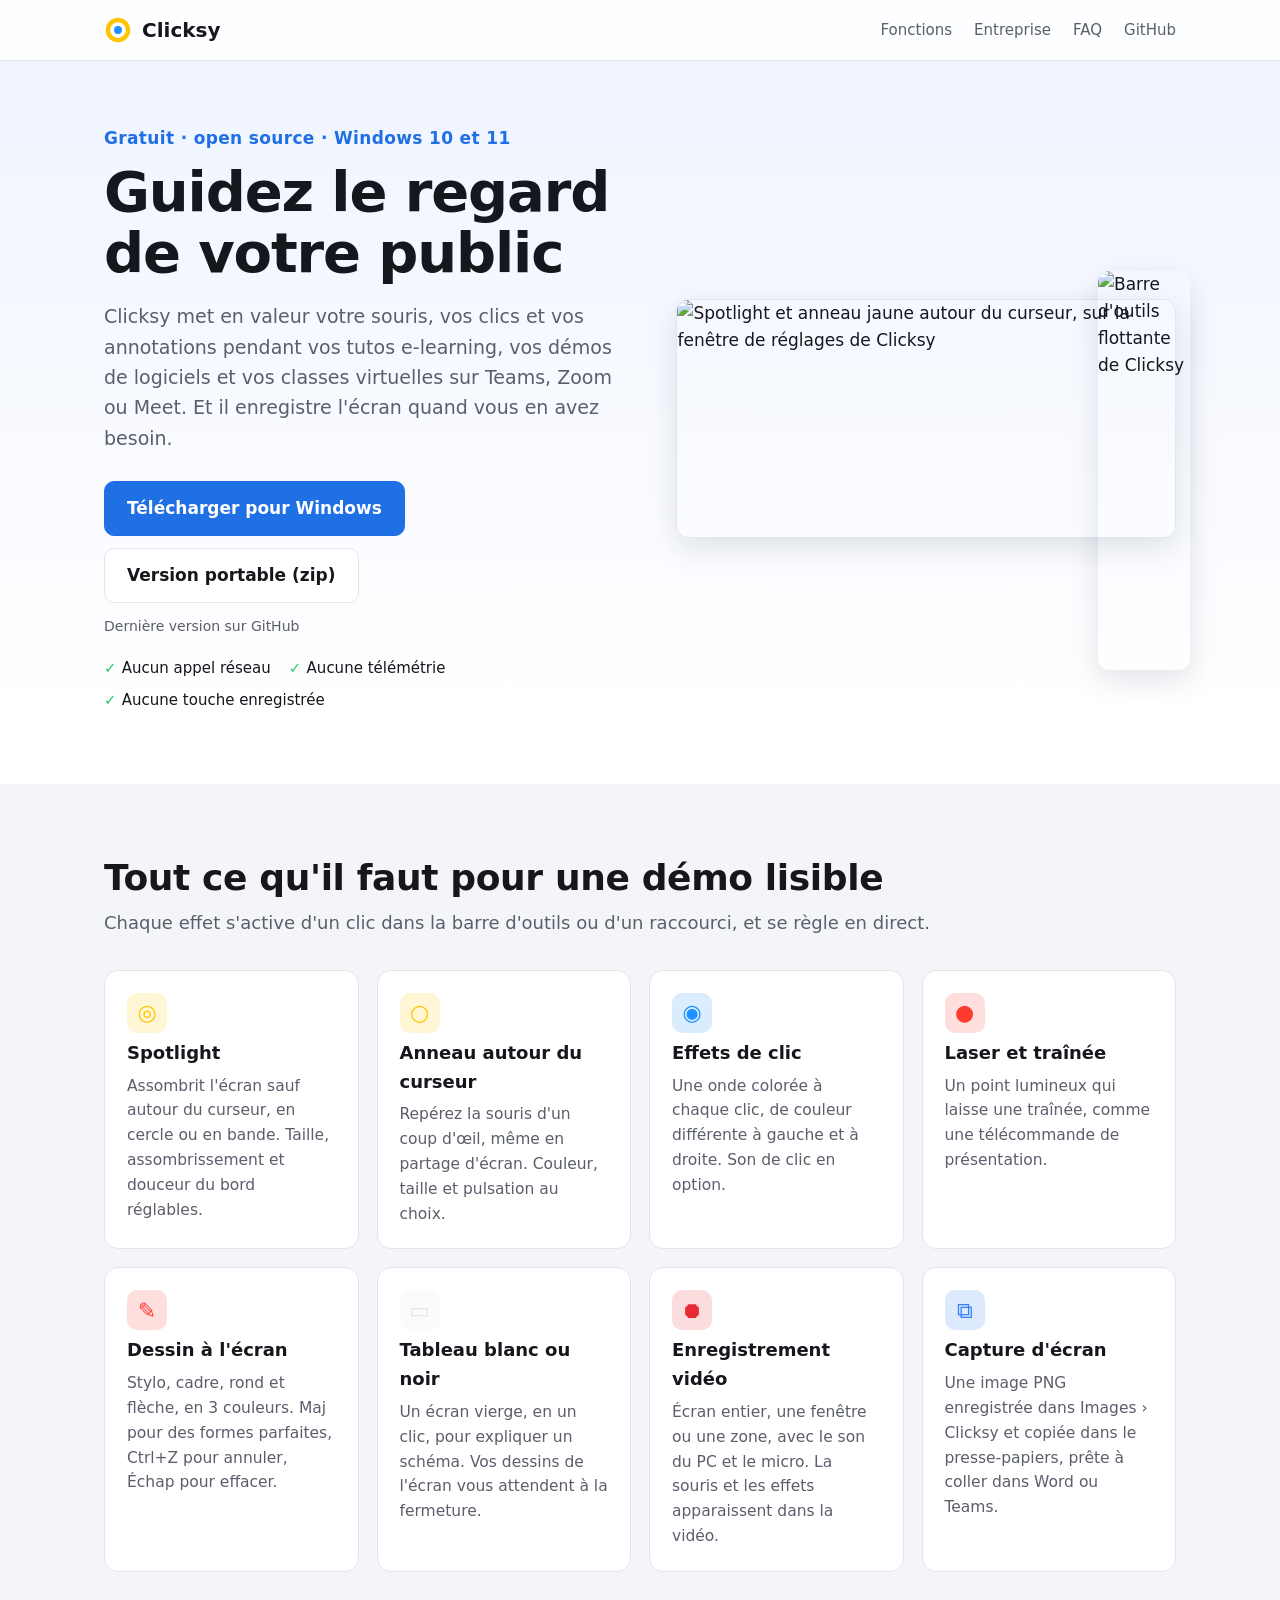
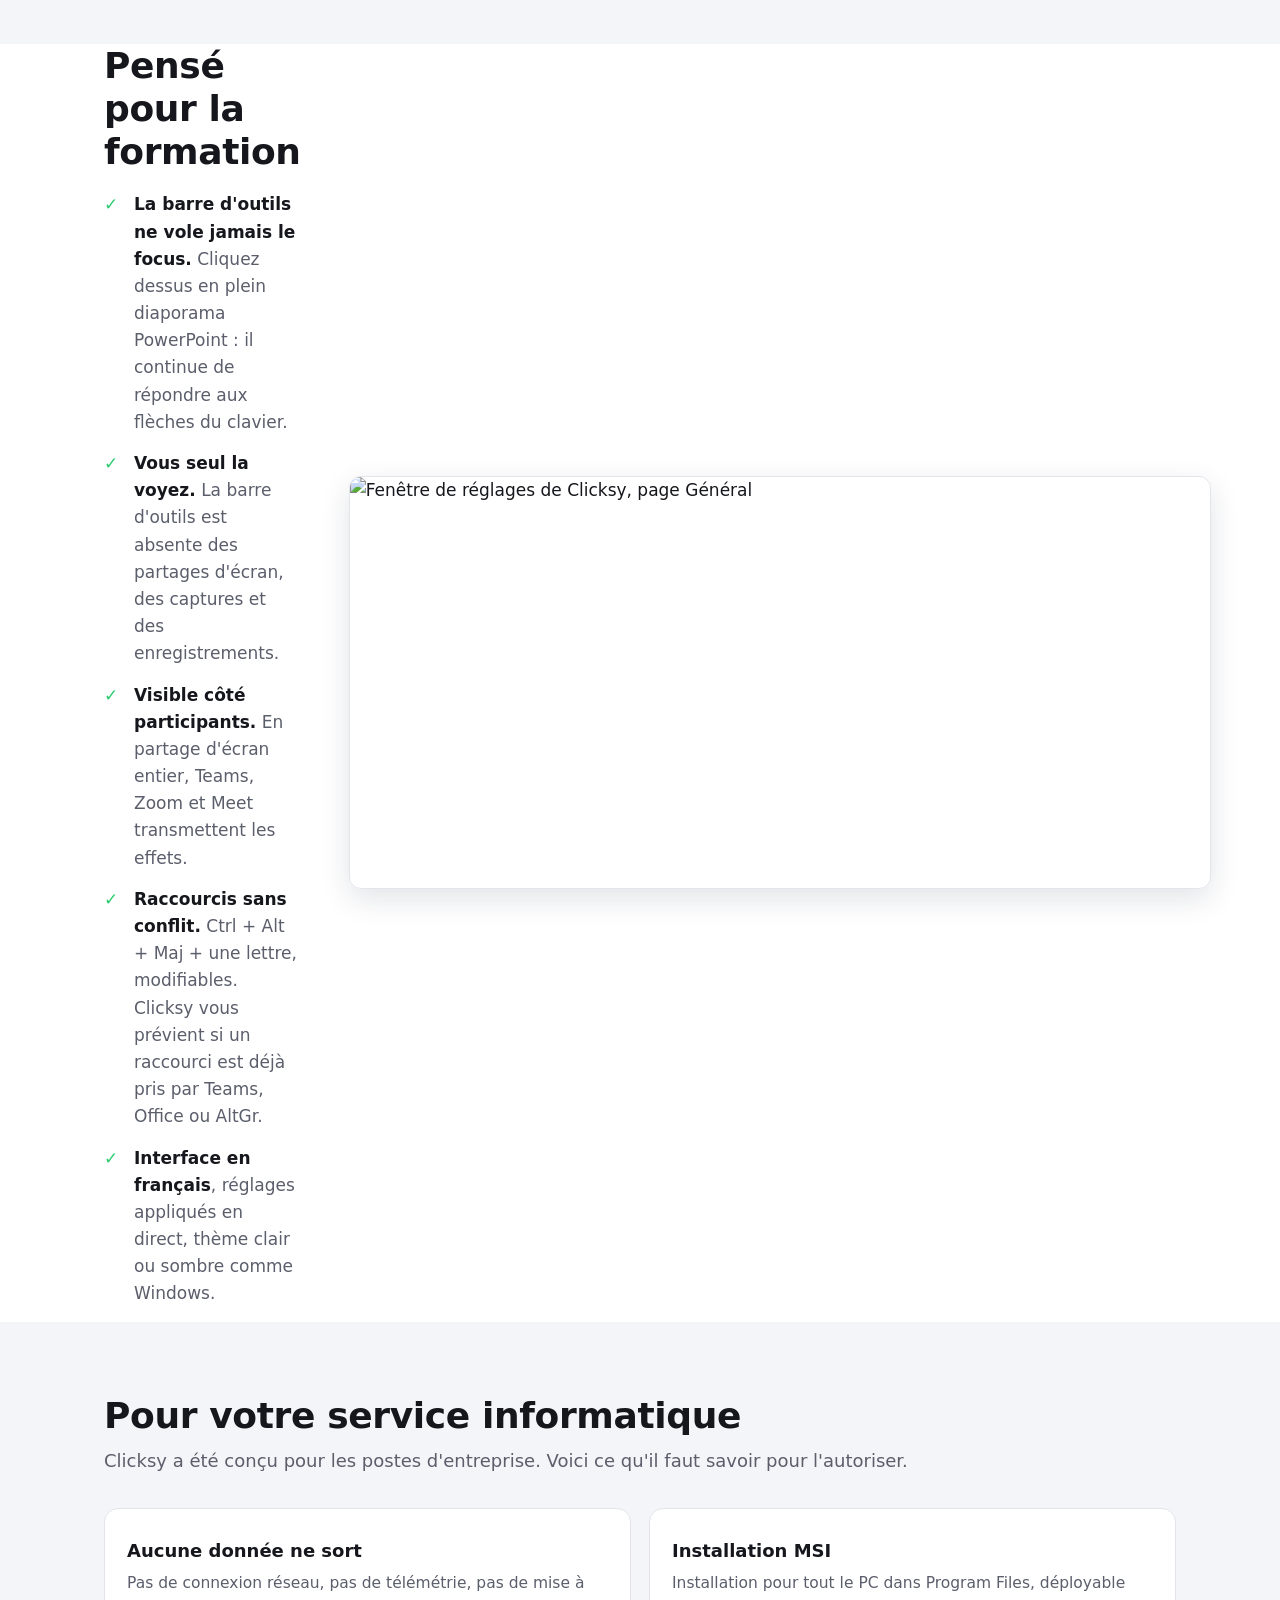
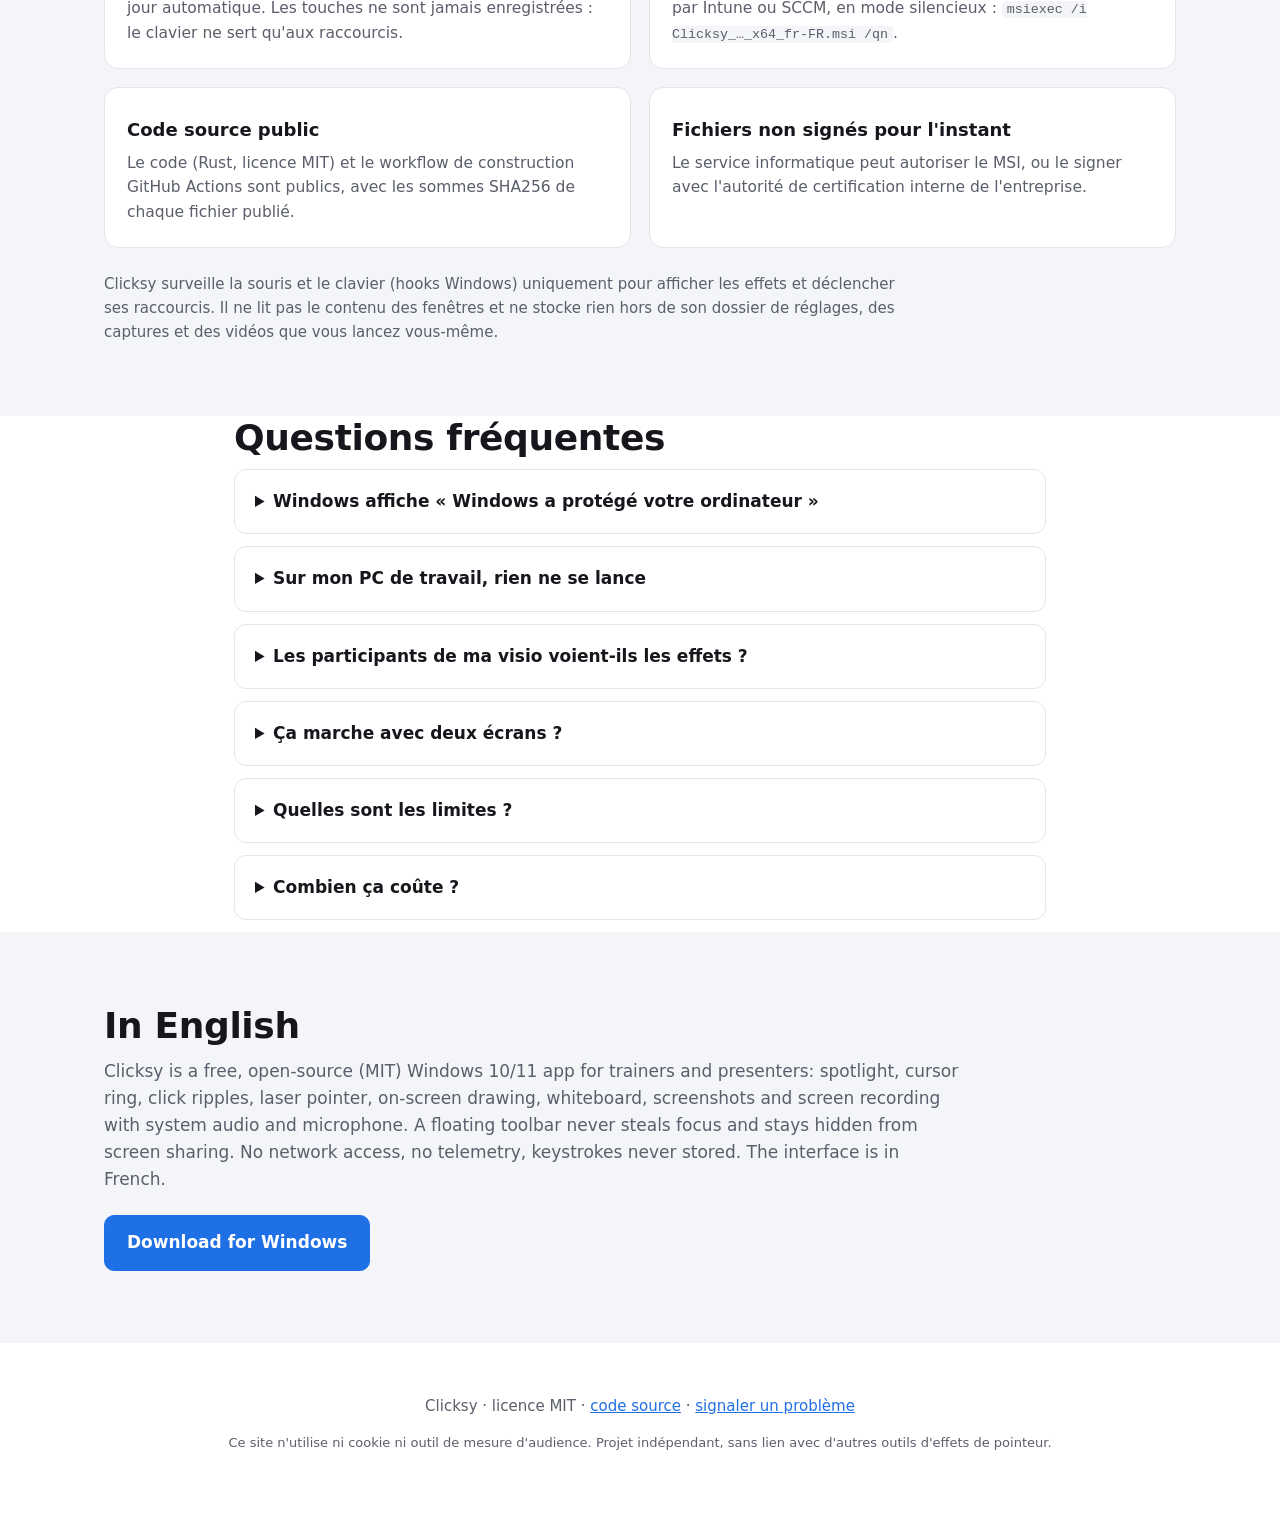
==== site/index.html @ 993cf858 "Site web (GitHub Pages) : page d'accueil en français, section entreprise, FAQ, résumé en anglais Pag" ====
<!doctype html>
<html lang="fr">
<head>
  <meta charset="utf-8">
  <meta name="viewport" content="width=device-width, initial-scale=1">
  <title>Clicksy – Effets de pointeur et enregistrement d'écran pour formateurs</title>
  <meta name="description" content="Clicksy est une application Windows gratuite et open source pour formateurs : spotlight, anneau autour du curseur, effets de clic, pointeur laser, dessin à l'écran, tableau blanc et enregistrement vidéo. Sans réseau ni télémétrie.">
  <link rel="icon" href="images/icon.png">
  <meta property="og:type" content="website">
  <meta property="og:title" content="Clicksy – Effets de pointeur pour formateurs">
  <meta property="og:description" content="Spotlight, anneau, clics, laser, dessin à l'écran, tableau blanc et enregistrement vidéo. Gratuit, open source, sans réseau ni télémétrie.">
  <meta property="og:image" content="https://fr-groot.github.io/clicksy/images/social-preview.png">
  <meta property="og:url" content="https://fr-groot.github.io/clicksy/">
  <meta name="twitter:card" content="summary_large_image">
  <link rel="stylesheet" href="style.css">
</head>
<body>
  <header class="top">
    <div class="wrap top-inner">
      <a class="brand" href="#">
        <svg viewBox="0 0 32 32" aria-hidden="true"><circle cx="16" cy="16" r="11.5" fill="none" stroke="#FFC400" stroke-width="5"/><circle cx="16" cy="16" r="4.5" fill="#1E90FF"/></svg>
        Clicksy
      </a>
      <nav>
        <a href="#fonctions">Fonctions</a>
        <a href="#entreprise">Entreprise</a>
        <a href="#faq">FAQ</a>
        <a href="https://github.com/Fr-Groot/clicksy">GitHub</a>
      </nav>
    </div>
  </header>

  <main>
    <section class="hero wrap">
      <div class="hero-text">
        <p class="kicker">Gratuit · open source · Windows 10 et 11</p>
        <h1>Guidez le regard de votre public</h1>
        <p class="lead">Clicksy met en valeur votre souris, vos clics et vos annotations pendant vos tutos e-learning, vos démos de logiciels et vos classes virtuelles sur Teams, Zoom ou Meet. Et il enregistre l'écran quand vous en avez besoin.</p>
        <div class="cta">
          <a class="btn primary" id="dl-msi" href="https://github.com/Fr-Groot/clicksy/releases/latest">Télécharger pour Windows</a>
          <a class="btn" id="dl-zip" href="https://github.com/Fr-Groot/clicksy/releases/latest">Version portable (zip)</a>
        </div>
        <p class="meta" id="version">Dernière version sur GitHub</p>
        <ul class="promise">
          <li>Aucun appel réseau</li>
          <li>Aucune télémétrie</li>
          <li>Aucune touche enregistrée</li>
        </ul>
      </div>
      <div class="hero-shots">
        <img class="shot main" src="images/spotlight.png" alt="Spotlight et anneau jaune autour du curseur, sur la fenêtre de réglages de Clicksy" width="862" height="412">
        <img class="shot bar" src="images/barre-outils.png" alt="Barre d'outils flottante de Clicksy" width="112" height="486">
      </div>
    </section>

    <section id="fonctions" class="band">
      <div class="wrap">
        <h2>Tout ce qu'il faut pour une démo lisible</h2>
        <p class="sub">Chaque effet s'active d'un clic dans la barre d'outils ou d'un raccourci, et se règle en direct.</p>
        <div class="grid">
          <article><span class="ico" style="--c:#FFC400">◎</span><h3>Spotlight</h3><p>Assombrit l'écran sauf autour du curseur, en cercle ou en bande. Taille, assombrissement et douceur du bord réglables.</p></article>
          <article><span class="ico" style="--c:#FFC400">○</span><h3>Anneau autour du curseur</h3><p>Repérez la souris d'un coup d'œil, même en partage d'écran. Couleur, taille et pulsation au choix.</p></article>
          <article><span class="ico" style="--c:#1E90FF">◉</span><h3>Effets de clic</h3><p>Une onde colorée à chaque clic, de couleur différente à gauche et à droite. Son de clic en option.</p></article>
          <article><span class="ico" style="--c:#FF3B30">●</span><h3>Laser et traînée</h3><p>Un point lumineux qui laisse une traînée, comme une télécommande de présentation.</p></article>
          <article><span class="ico" style="--c:#FF3B30">✎</span><h3>Dessin à l'écran</h3><p>Stylo, cadre, rond et flèche, en 3 couleurs. Maj pour des formes parfaites, Ctrl+Z pour annuler, Échap pour effacer.</p></article>
          <article><span class="ico" style="--c:#e6e6e6">▭</span><h3>Tableau blanc ou noir</h3><p>Un écran vierge, en un clic, pour expliquer un schéma. Vos dessins de l'écran vous attendent à la fermeture.</p></article>
          <article><span class="ico" style="--c:#E52B35">⏺</span><h3>Enregistrement vidéo</h3><p>Écran entier, une fenêtre ou une zone, avec le son du PC et le micro. La souris et les effets apparaissent dans la vidéo.</p></article>
          <article><span class="ico" style="--c:#2f7cf6">⧉</span><h3>Capture d'écran</h3><p>Une image PNG enregistrée dans Images › Clicksy et copiée dans le presse-papiers, prête à coller dans Word ou Teams.</p></article>
        </div>
      </div>
    </section>

    <section class="wrap split">
      <div>
        <h2>Pensé pour la formation</h2>
        <ul class="checks">
          <li><strong>La barre d'outils ne vole jamais le focus.</strong> Cliquez dessus en plein diaporama PowerPoint : il continue de répondre aux flèches du clavier.</li>
          <li><strong>Vous seul la voyez.</strong> La barre d'outils est absente des partages d'écran, des captures et des enregistrements.</li>
          <li><strong>Visible côté participants.</strong> En partage d'écran entier, Teams, Zoom et Meet transmettent les effets.</li>
          <li><strong>Raccourcis sans conflit.</strong> Ctrl + Alt + Maj + une lettre, modifiables. Clicksy vous prévient si un raccourci est déjà pris par Teams, Office ou AltGr.</li>
          <li><strong>Interface en français</strong>, réglages appliqués en direct, thème clair ou sombre comme Windows.</li>
        </ul>
      </div>
      <img class="shot" src="images/reglages.png" alt="Fenêtre de réglages de Clicksy, page Général" width="862" height="412" loading="lazy">
    </section>

    <section id="entreprise" class="band">
      <div class="wrap">
        <h2>Pour votre service informatique</h2>
        <p class="sub">Clicksy a été conçu pour les postes d'entreprise. Voici ce qu'il faut savoir pour l'autoriser.</p>
        <div class="grid two">
          <article><h3>Aucune donnée ne sort</h3><p>Pas de connexion réseau, pas de télémétrie, pas de mise à jour automatique. Les touches ne sont jamais enregistrées : le clavier ne sert qu'aux raccourcis.</p></article>
          <article><h3>Installation MSI</h3><p>Installation pour tout le PC dans Program Files, déployable par Intune ou SCCM, en mode silencieux : <code>msiexec /i Clicksy_…_x64_fr-FR.msi /qn</code>.</p></article>
          <article><h3>Code source public</h3><p>Le code (Rust, licence MIT) et le workflow de construction GitHub Actions sont publics, avec les sommes SHA256 de chaque fichier publié.</p></article>
          <article><h3>Fichiers non signés pour l'instant</h3><p>Le service informatique peut autoriser le MSI, ou le signer avec l'autorité de certification interne de l'entreprise.</p></article>
        </div>
        <p class="note">Clicksy surveille la souris et le clavier (hooks Windows) uniquement pour afficher les effets et déclencher ses raccourcis. Il ne lit pas le contenu des fenêtres et ne stocke rien hors de son dossier de réglages, des captures et des vidéos que vous lancez vous-même.</p>
      </div>
    </section>

    <section id="faq" class="wrap faq">
      <h2>Questions fréquentes</h2>
      <details>
        <summary>Windows affiche « Windows a protégé votre ordinateur »</summary>
        <p>C'est l'avertissement SmartScreen pour les programmes non signés. Cliquez sur <em>Informations complémentaires</em>, puis <em>Exécuter quand même</em>.</p>
      </details>
      <details>
        <summary>Sur mon PC de travail, rien ne se lance</summary>
        <p>Beaucoup d'entreprises bloquent les programmes lancés depuis le Bureau ou une clé USB. Demandez à votre service informatique d'installer le MSI ou de l'autoriser : la section « Pour votre service informatique » ci-dessus résume ce qu'il doit savoir.</p>
      </details>
      <details>
        <summary>Les participants de ma visio voient-ils les effets ?</summary>
        <p>Oui, si vous partagez l'écran entier. Si vous ne partagez qu'une seule fenêtre, Teams, Zoom et Meet ne transmettent que cette fenêtre, sans les effets.</p>
      </details>
      <details>
        <summary>Ça marche avec deux écrans ?</summary>
        <p>Oui. Clicksy crée une surcouche par écran et adapte la taille des effets à l'échelle de chacun (100 %, 150 %…).</p>
      </details>
      <details>
        <summary>Quelles sont les limites ?</summary>
        <p>Dans une application lancée en administrateur, les clics et raccourcis ne sont pas vus. Les écrans de sécurité (UAC, Ctrl+Alt+Suppr) et les jeux en plein écran exclusif ne peuvent pas afficher d'effets. Les vidéos protégées apparaissent en noir dans un enregistrement.</p>
      </details>
      <details>
        <summary>Combien ça coûte ?</summary>
        <p>Rien. Clicksy est gratuit et open source, sous licence MIT. Les idées et les signalements de bugs sont les bienvenus sur <a href="https://github.com/Fr-Groot/clicksy/issues">GitHub</a>.</p>
      </details>
    </section>

    <section class="band en" lang="en">
      <div class="wrap">
        <h2>In English</h2>
        <p>Clicksy is a free, open-source (MIT) Windows 10/11 app for trainers and presenters: spotlight, cursor ring, click ripples, laser pointer, on-screen drawing, whiteboard, screenshots and screen recording with system audio and microphone. A floating toolbar never steals focus and stays hidden from screen sharing. No network access, no telemetry, keystrokes never stored. The interface is in French.</p>
        <a class="btn primary" href="https://github.com/Fr-Groot/clicksy/releases/latest">Download for Windows</a>
      </div>
    </section>
  </main>

  <footer class="wrap foot">
    <p>Clicksy · licence MIT · <a href="https://github.com/Fr-Groot/clicksy">code source</a> · <a href="https://github.com/Fr-Groot/clicksy/issues">signaler un problème</a></p>
    <p class="small">Ce site n'utilise ni cookie ni outil de mesure d'audience. Projet indépendant, sans lien avec d'autres outils d'effets de pointeur.</p>
  </footer>

  <script>
    // Liens directs vers les fichiers de la dernière version (repli : la page des releases).
    fetch("https://api.github.com/repos/Fr-Groot/clicksy/releases/latest")
      .then((r) => (r.ok ? r.json() : Promise.reject()))
      .then((rel) => {
        const find = (ext) => (rel.assets || []).find((a) => a.name.endsWith(ext));
        const msi = find(".msi");
        const zip = find(".zip");
        if (msi) document.getElementById("dl-msi").href = msi.browser_download_url;
        if (zip) document.getElementById("dl-zip").href = zip.browser_download_url;
        const date = new Date(rel.published_at).toLocaleDateString("fr-FR", { day: "numeric", month: "long", year: "numeric" });
        document.getElementById("version").textContent = `Version ${rel.tag_name.replace(/^v/, "")} · ${date} · MSI ou zip portable`;
      })
      .catch(() => {});
  </script>
</body>
</html>
---- site/style.css ----
:root {
  --bg: #ffffff;
  --band: #f4f5f8;
  --card: #ffffff;
  --border: #e3e5eb;
  --text: #16171c;
  --muted: #5b5e6b;
  --accent: #1f6fe5;
  --accent-text: #ffffff;
  --hero-from: #eef3ff;
  --shadow: 0 10px 30px rgba(20, 30, 60, 0.12);
  color-scheme: light;
}

@media (prefers-color-scheme: dark) {
  :root {
    --bg: #131418;
    --band: #1a1c22;
    --card: #20232b;
    --border: #2d313b;
    --text: #eceef3;
    --muted: #a3a7b4;
    --accent: #4c9bff;
    --accent-text: #0b1220;
    --hero-from: #18213a;
    --shadow: 0 10px 30px rgba(0, 0, 0, 0.45);
    color-scheme: dark;
  }
}

* { box-sizing: border-box; }
html { scroll-behavior: smooth; }
body {
  margin: 0;
  background: linear-gradient(180deg, var(--hero-from) 0, var(--bg) 720px) no-repeat, var(--bg);
  color: var(--text);
  font: 17px/1.6 "Segoe UI Variable Text", "Segoe UI", system-ui, -apple-system, sans-serif;
}
img { max-width: 100%; height: auto; }
a { color: var(--accent); }
code { font: 0.86em "Cascadia Mono", Consolas, monospace; background: var(--band); padding: 1px 5px; border-radius: 4px; overflow-wrap: anywhere; }

.wrap { max-width: 1120px; margin: 0 auto; padding: 0 24px; }

/* ---------- En-tête ---------- */
.top { position: sticky; top: 0; z-index: 10; background: color-mix(in srgb, var(--bg) 88%, transparent); backdrop-filter: blur(10px); border-bottom: 1px solid var(--border); }
.top-inner { display: flex; align-items: center; justify-content: space-between; height: 60px; }
.brand { display: flex; align-items: center; gap: 10px; font-weight: 700; font-size: 20px; color: var(--text); text-decoration: none; }
.brand svg { width: 28px; height: 28px; }
nav { display: flex; gap: 22px; }
nav a { color: var(--muted); text-decoration: none; font-size: 15px; }
nav a:hover { color: var(--text); }

/* ---------- Accroche ---------- */
.hero { display: grid; grid-template-columns: 1.05fr 1fr; gap: 48px; align-items: center; padding-top: 64px; padding-bottom: 72px; }
.kicker { color: var(--accent); font-weight: 600; letter-spacing: 0.02em; margin: 0 0 10px; }
h1 { font: 700 clamp(36px, 5vw, 56px)/1.08 "Segoe UI Variable Display", "Segoe UI", system-ui, sans-serif; margin: 0 0 18px; letter-spacing: -0.02em; }
.lead { font-size: 19px; color: var(--muted); margin: 0 0 28px; }
.cta { display: flex; flex-wrap: wrap; gap: 12px; }
.btn { display: inline-block; padding: 13px 22px; border-radius: 10px; border: 1px solid var(--border); background: var(--card); color: var(--text); text-decoration: none; font-weight: 600; }
.btn:hover { border-color: var(--accent); }
.btn.primary { background: var(--accent); border-color: var(--accent); color: var(--accent-text); }
.btn.primary:hover { filter: brightness(1.08); }
.meta { color: var(--muted); font-size: 14px; margin: 12px 0 18px; }
.promise { display: flex; flex-wrap: wrap; gap: 8px 18px; list-style: none; padding: 0; margin: 0; font-size: 15px; }
.promise li::before { content: "✓ "; color: #2ecc71; font-weight: 700; }

.hero-shots { position: relative; }
.shot { border-radius: 12px; box-shadow: var(--shadow); border: 1px solid var(--border); display: block; }
.hero-shots .main { width: 100%; }
.hero-shots .bar { position: absolute; right: -14px; top: -28px; width: 92px; border: none; border-radius: 12px; }

/* ---------- Sections ---------- */
section { padding: 72px 0; }
.band { background: var(--band); }
h2 { font: 700 clamp(26px, 3.4vw, 36px)/1.2 "Segoe UI Variable Display", "Segoe UI", system-ui, sans-serif; margin: 0 0 10px; letter-spacing: -0.01em; }
.sub { color: var(--muted); margin: 0 0 32px; font-size: 18px; }
.grid { display: grid; grid-template-columns: repeat(4, 1fr); gap: 18px; }
.grid.two { grid-template-columns: repeat(2, 1fr); }
.grid article { background: var(--card); border: 1px solid var(--border); border-radius: 14px; padding: 22px; }
.grid h3 { margin: 6px 0 6px; font-size: 18px; }
.grid p { margin: 0; color: var(--muted); font-size: 15.5px; }
.ico { display: inline-grid; place-items: center; width: 40px; height: 40px; border-radius: 10px; font-size: 22px; color: var(--c); background: color-mix(in srgb, var(--c) 16%, transparent); }
.note { color: var(--muted); font-size: 15px; margin: 24px 0 0; max-width: 820px; }

.split { display: grid; grid-template-columns: 1fr 1.1fr; gap: 48px; align-items: center; }
.checks { list-style: none; padding: 0; margin: 18px 0 0; }
.checks li { position: relative; padding-left: 30px; margin-bottom: 14px; color: var(--muted); }
.checks li strong { color: var(--text); }
.checks li::before { content: "✓"; position: absolute; left: 0; top: 0; color: #2ecc71; font-weight: 700; }

.faq { max-width: 860px; }
.faq details { border: 1px solid var(--border); border-radius: 12px; padding: 4px 20px; margin-bottom: 12px; background: var(--card); }
.faq summary { cursor: pointer; font-weight: 600; padding: 14px 0; }
.faq details p { color: var(--muted); margin: 0 0 16px; }

.en p { max-width: 860px; color: var(--muted); margin: 0 0 22px; }

.foot { padding: 36px 24px 48px; color: var(--muted); font-size: 15px; text-align: center; }
.foot .small { font-size: 13px; }

/* ---------- Petits écrans ---------- */
@media (max-width: 960px) {
  .grid { grid-template-columns: repeat(2, 1fr); }
  .hero, .split { grid-template-columns: 1fr; gap: 36px; }
  .hero-shots .bar { right: 6px; top: -18px; width: 70px; }
}
@media (max-width: 560px) {
  body { font-size: 16px; }
  .wrap { padding: 0 16px; }
  nav { gap: 14px; }
  nav a:nth-child(-n+2) { display: none; }
  .grid, .grid.two { grid-template-columns: 1fr; }
  section { padding: 52px 0; }
  .hero { padding-top: 40px; }
  .btn { width: 100%; text-align: center; }
  .hero-shots .bar { display: none; }
}
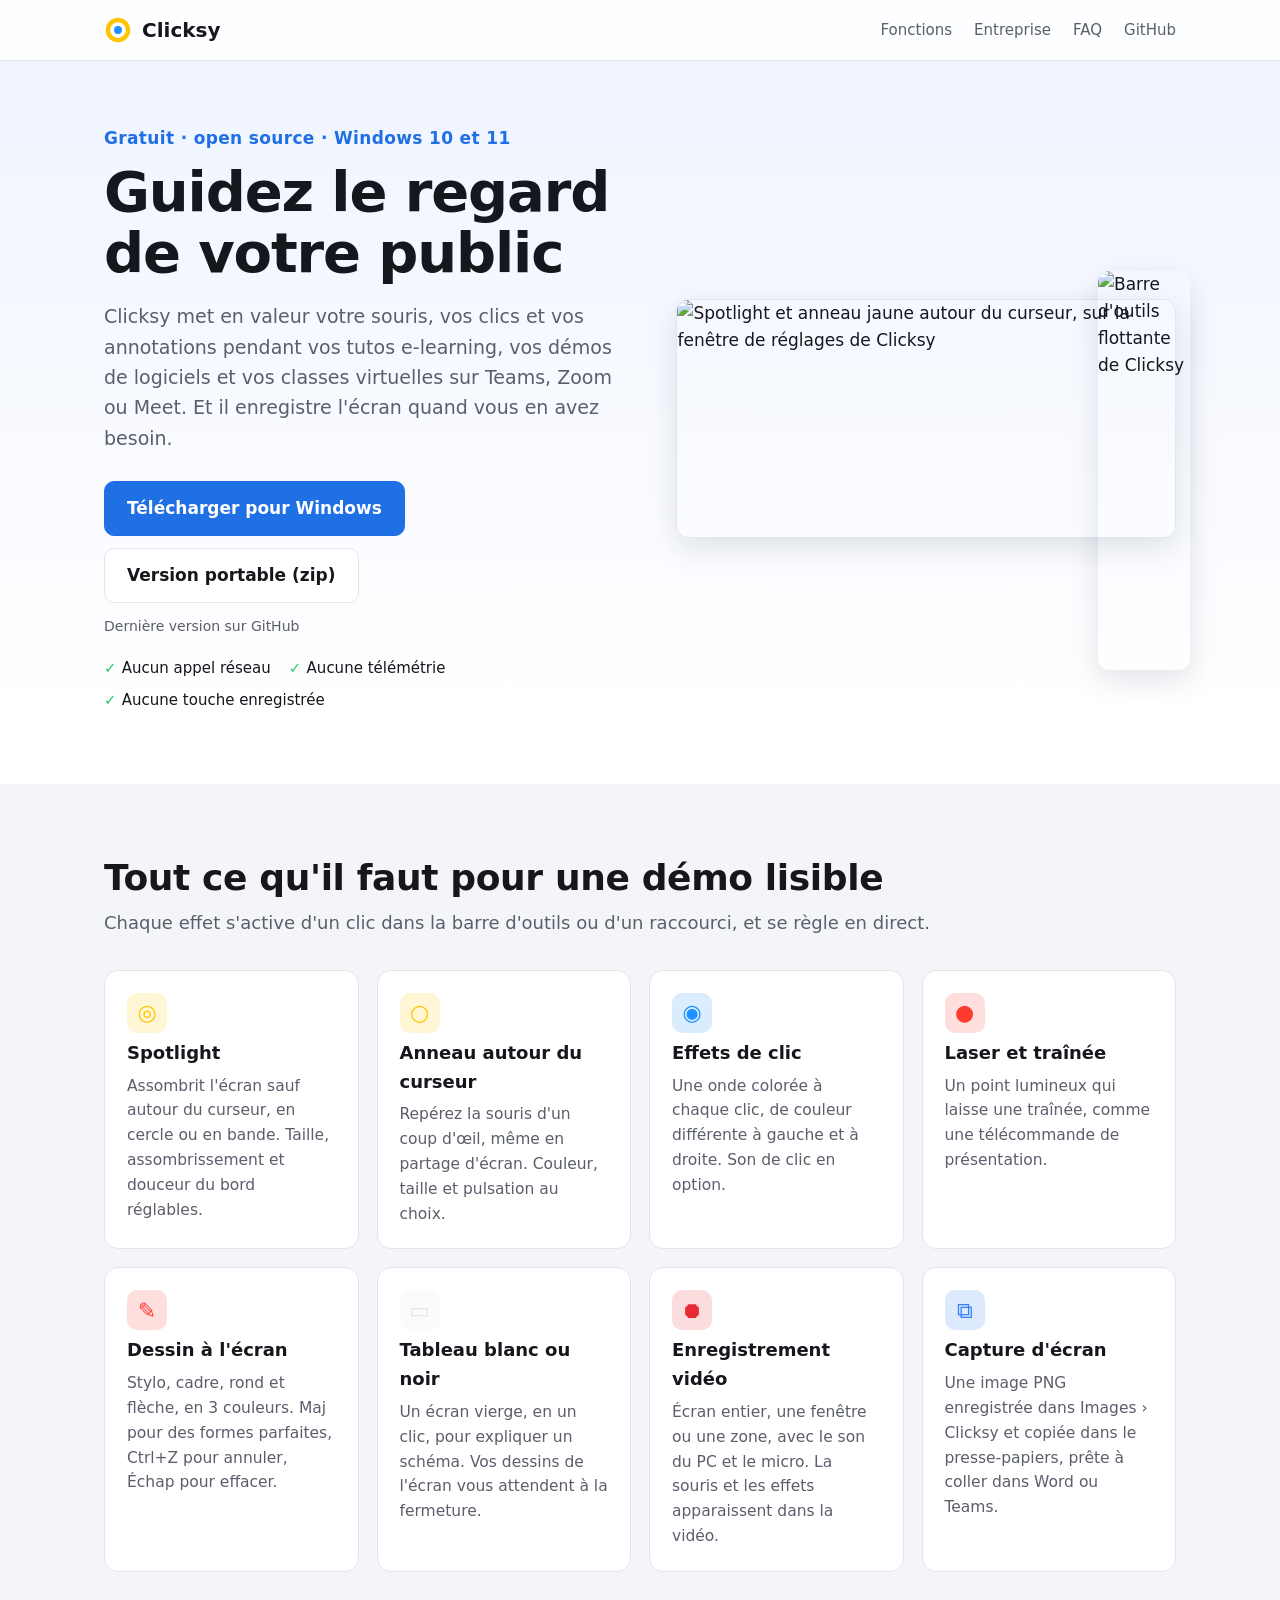
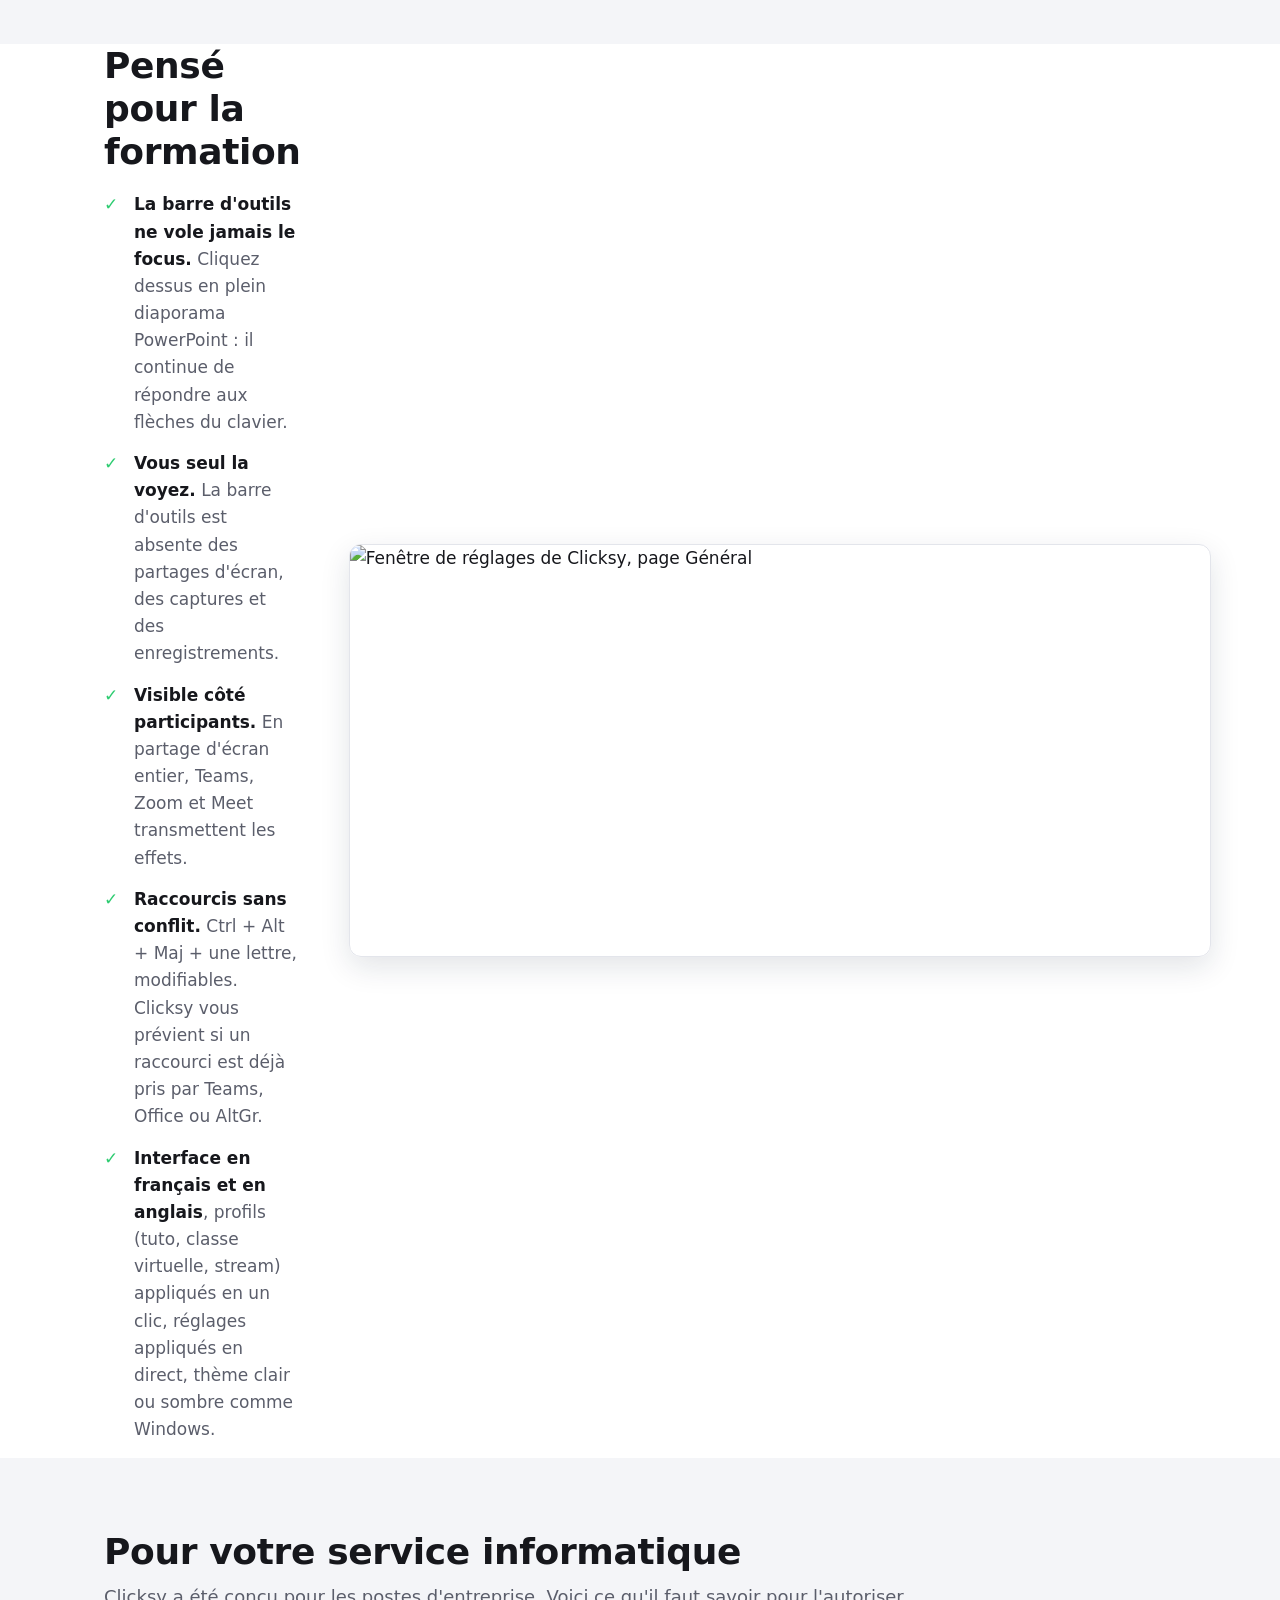
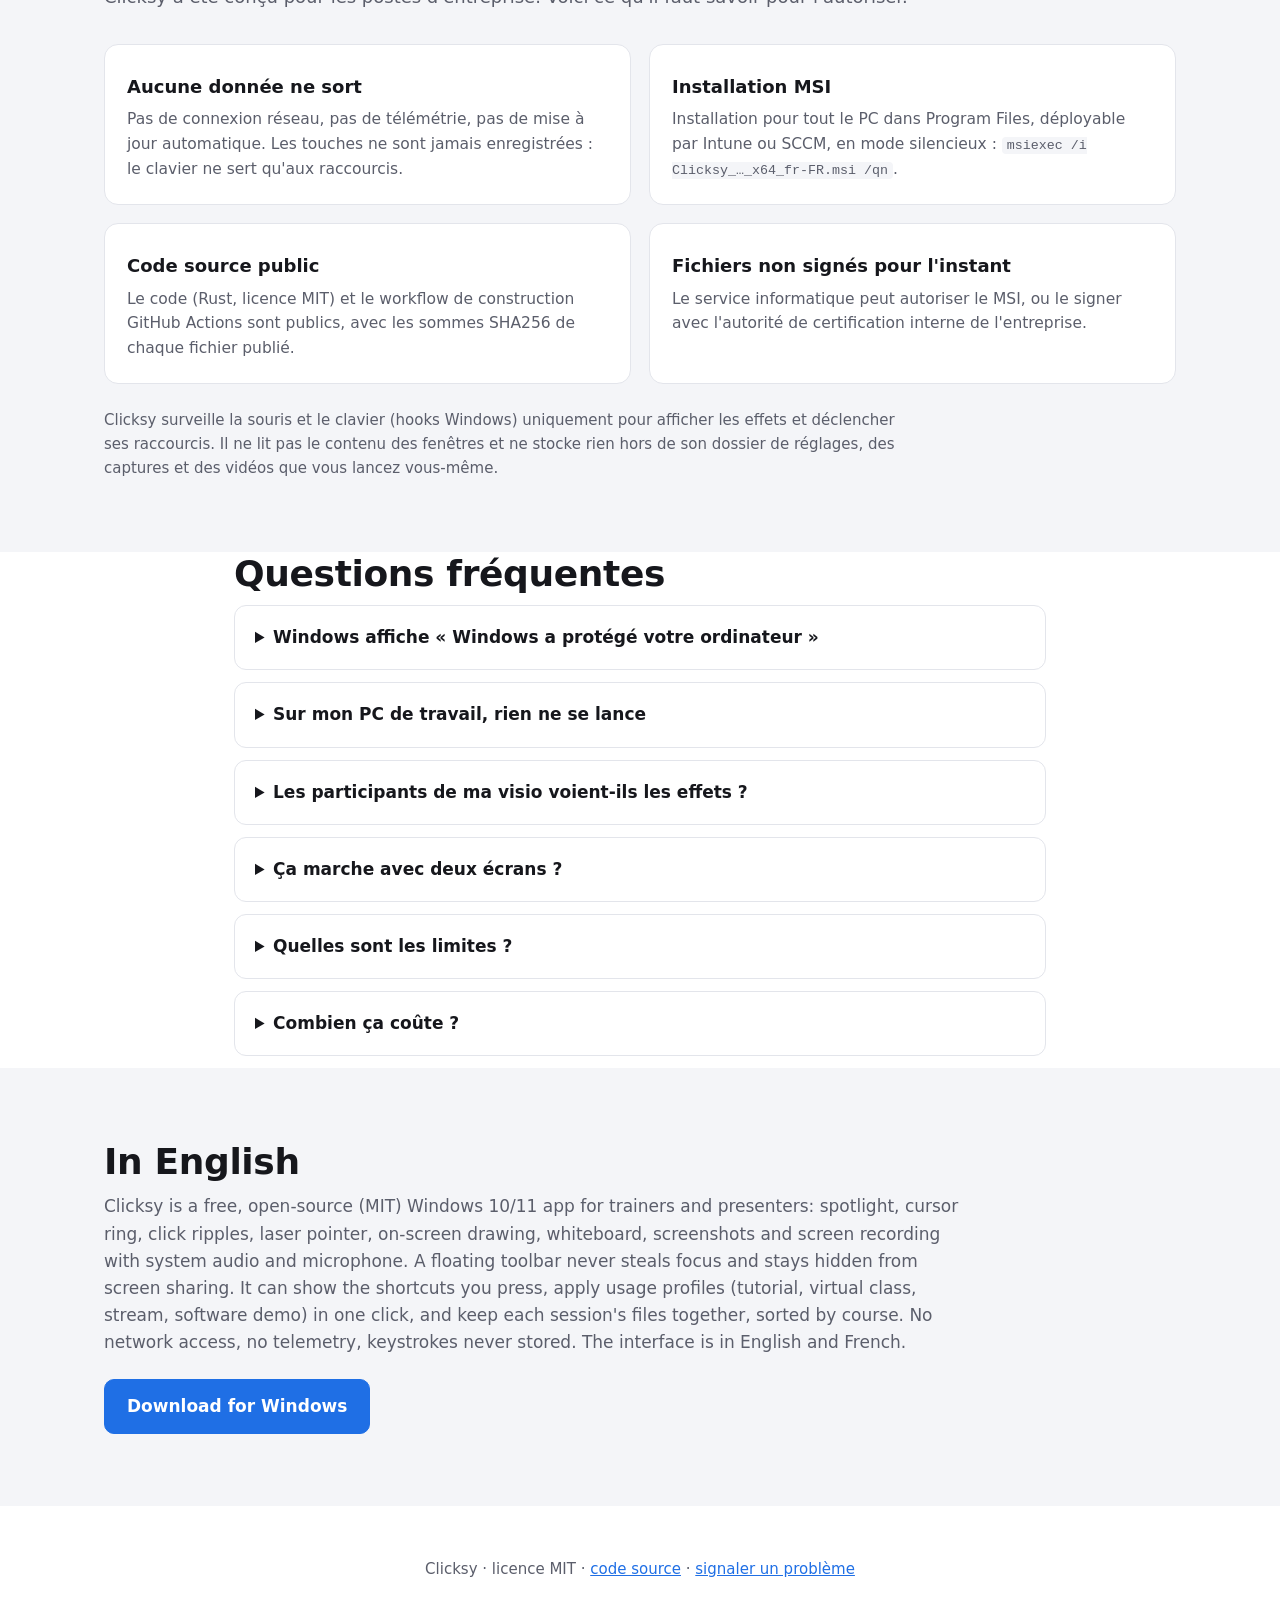
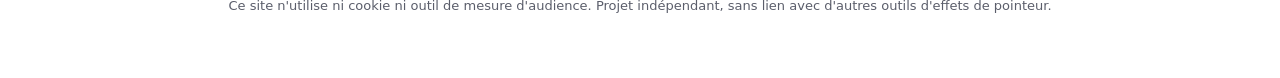
==== commit 6db730d9: "Site : interface bilingue et profils (v0.5) Co-Authored-By: Claude Opus 5.5 <noreply@anthropic.com>" ====
--- a/site/index.html
+++ b/site/index.html
@@ -78,7 +78,7 @@
           <li><strong>Vous seul la voyez.</strong> La barre d'outils est absente des partages d'écran, des captures et des enregistrements.</li>
           <li><strong>Visible côté participants.</strong> En partage d'écran entier, Teams, Zoom et Meet transmettent les effets.</li>
           <li><strong>Raccourcis sans conflit.</strong> Ctrl + Alt + Maj + une lettre, modifiables. Clicksy vous prévient si un raccourci est déjà pris par Teams, Office ou AltGr.</li>
-          <li><strong>Interface en français</strong>, réglages appliqués en direct, thème clair ou sombre comme Windows.</li>
+          <li><strong>Interface en français et en anglais</strong>, profils (tuto, classe virtuelle, stream) appliqués en un clic, réglages appliqués en direct, thème clair ou sombre comme Windows.</li>
         </ul>
       </div>
       <img class="shot" src="images/reglages.png" alt="Fenêtre de réglages de Clicksy, page Général" width="862" height="412" loading="lazy">
@@ -129,7 +129,7 @@
     <section class="band en" lang="en">
       <div class="wrap">
         <h2>In English</h2>
-        <p>Clicksy is a free, open-source (MIT) Windows 10/11 app for trainers and presenters: spotlight, cursor ring, click ripples, laser pointer, on-screen drawing, whiteboard, screenshots and screen recording with system audio and microphone. A floating toolbar never steals focus and stays hidden from screen sharing. No network access, no telemetry, keystrokes never stored. The interface is in French.</p>
+        <p>Clicksy is a free, open-source (MIT) Windows 10/11 app for trainers and presenters: spotlight, cursor ring, click ripples, laser pointer, on-screen drawing, whiteboard, screenshots and screen recording with system audio and microphone. A floating toolbar never steals focus and stays hidden from screen sharing. It can show the shortcuts you press, apply usage profiles (tutorial, virtual class, stream, software demo) in one click, and keep each session's files together, sorted by course. No network access, no telemetry, keystrokes never stored. The interface is in English and French.</p>
         <a class="btn primary" href="https://github.com/Fr-Groot/clicksy/releases/latest">Download for Windows</a>
       </div>
     </section>
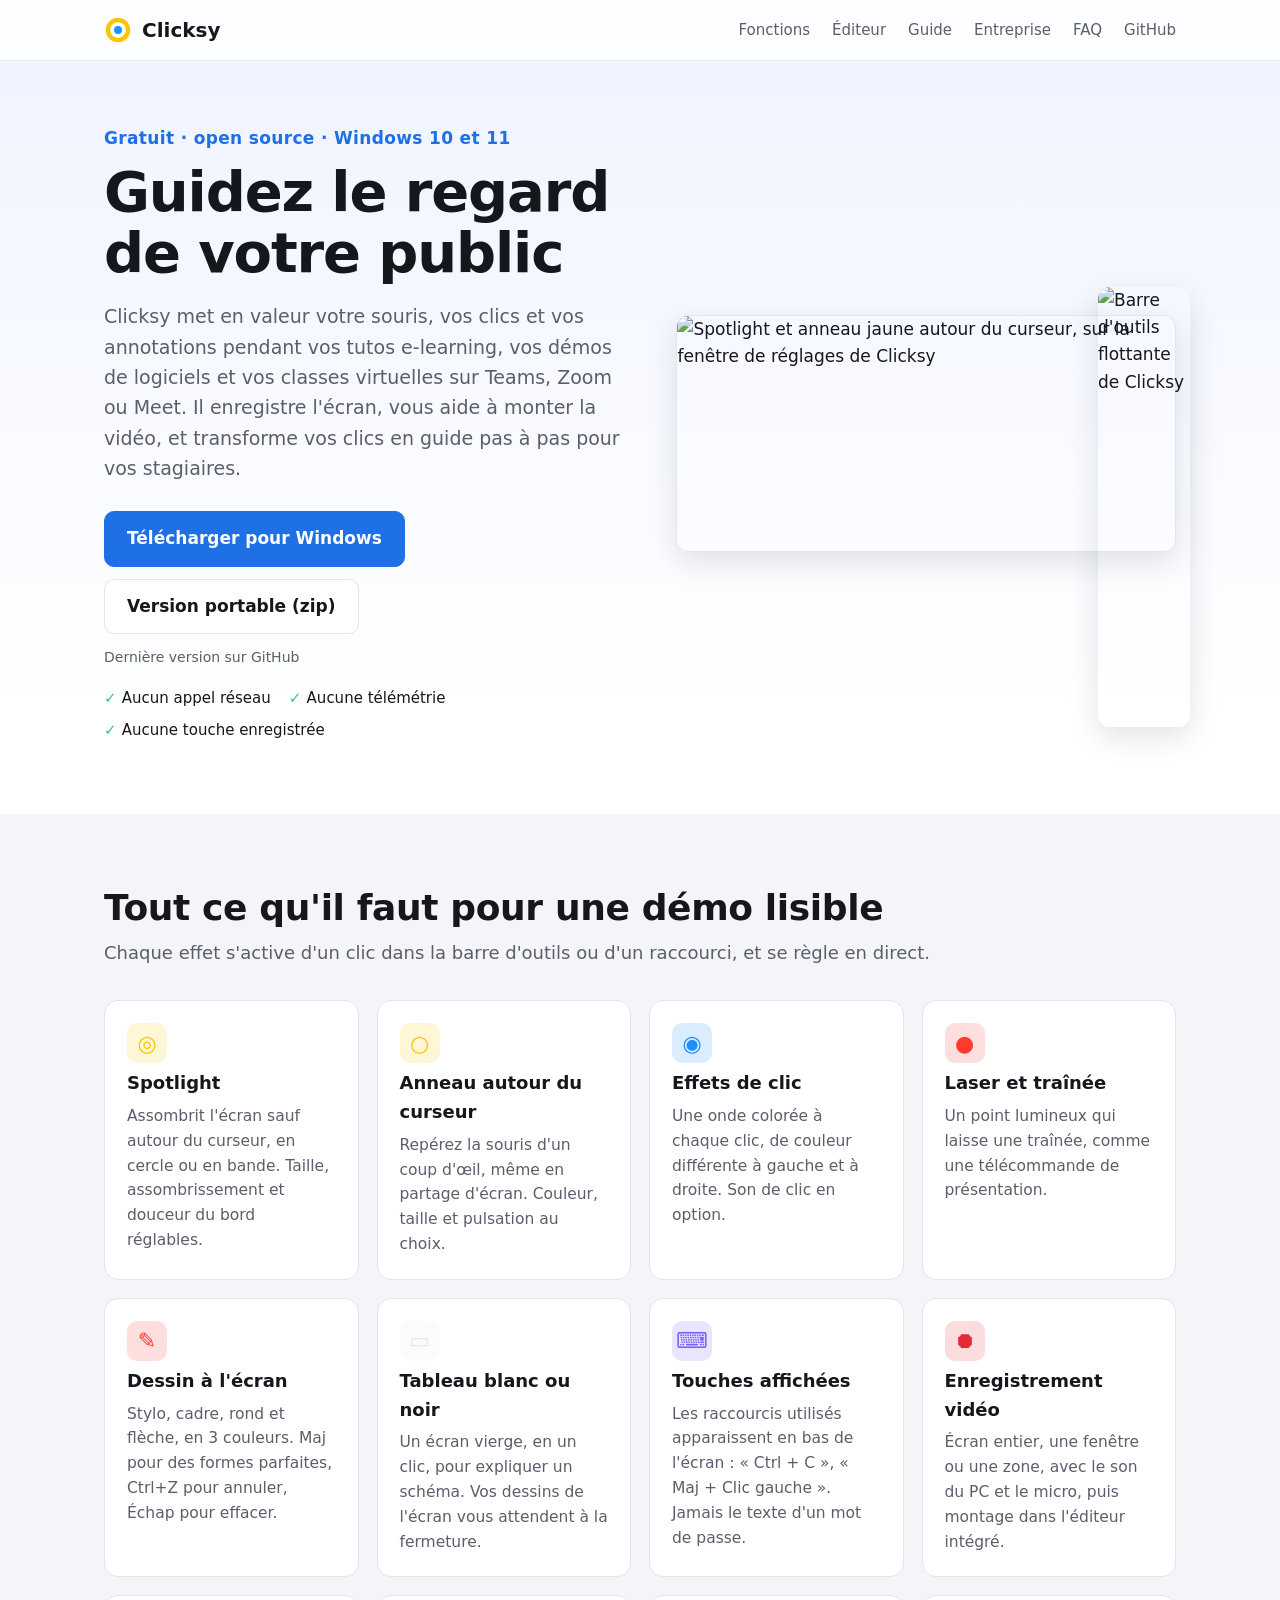
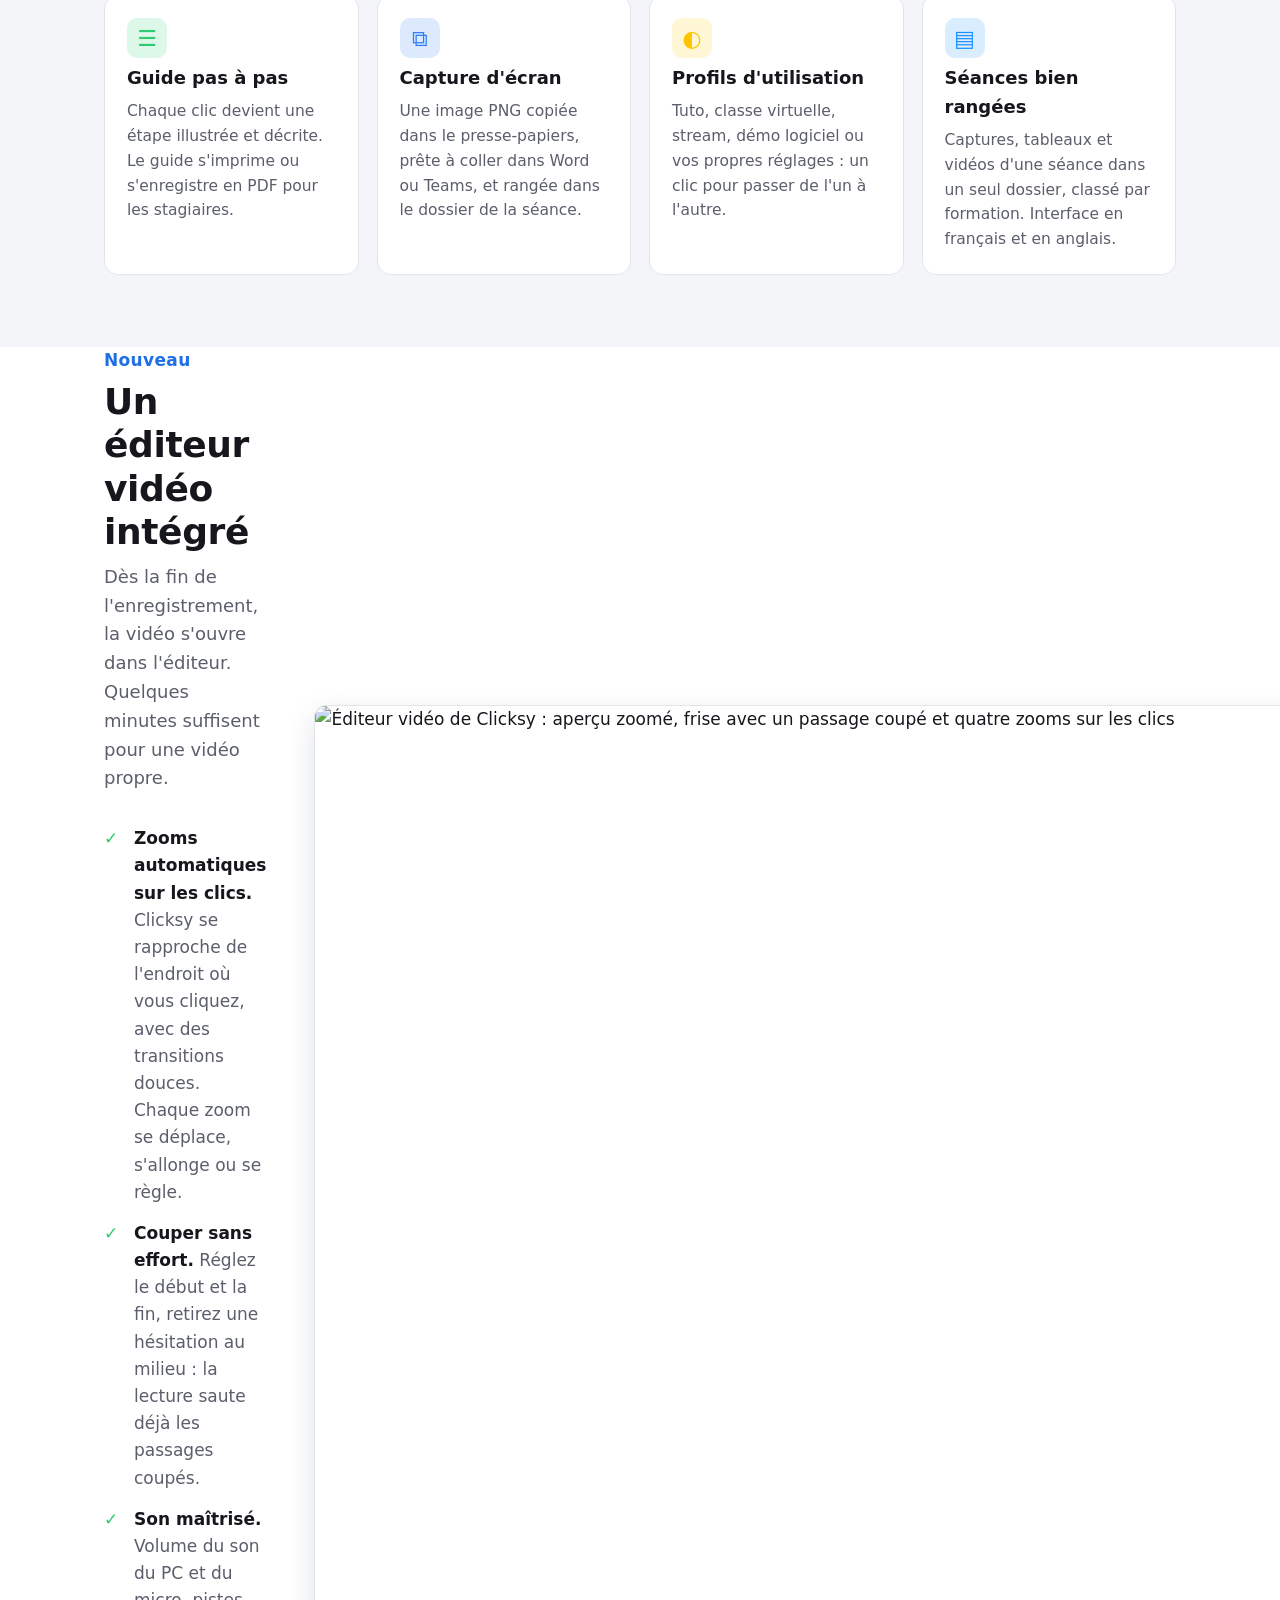
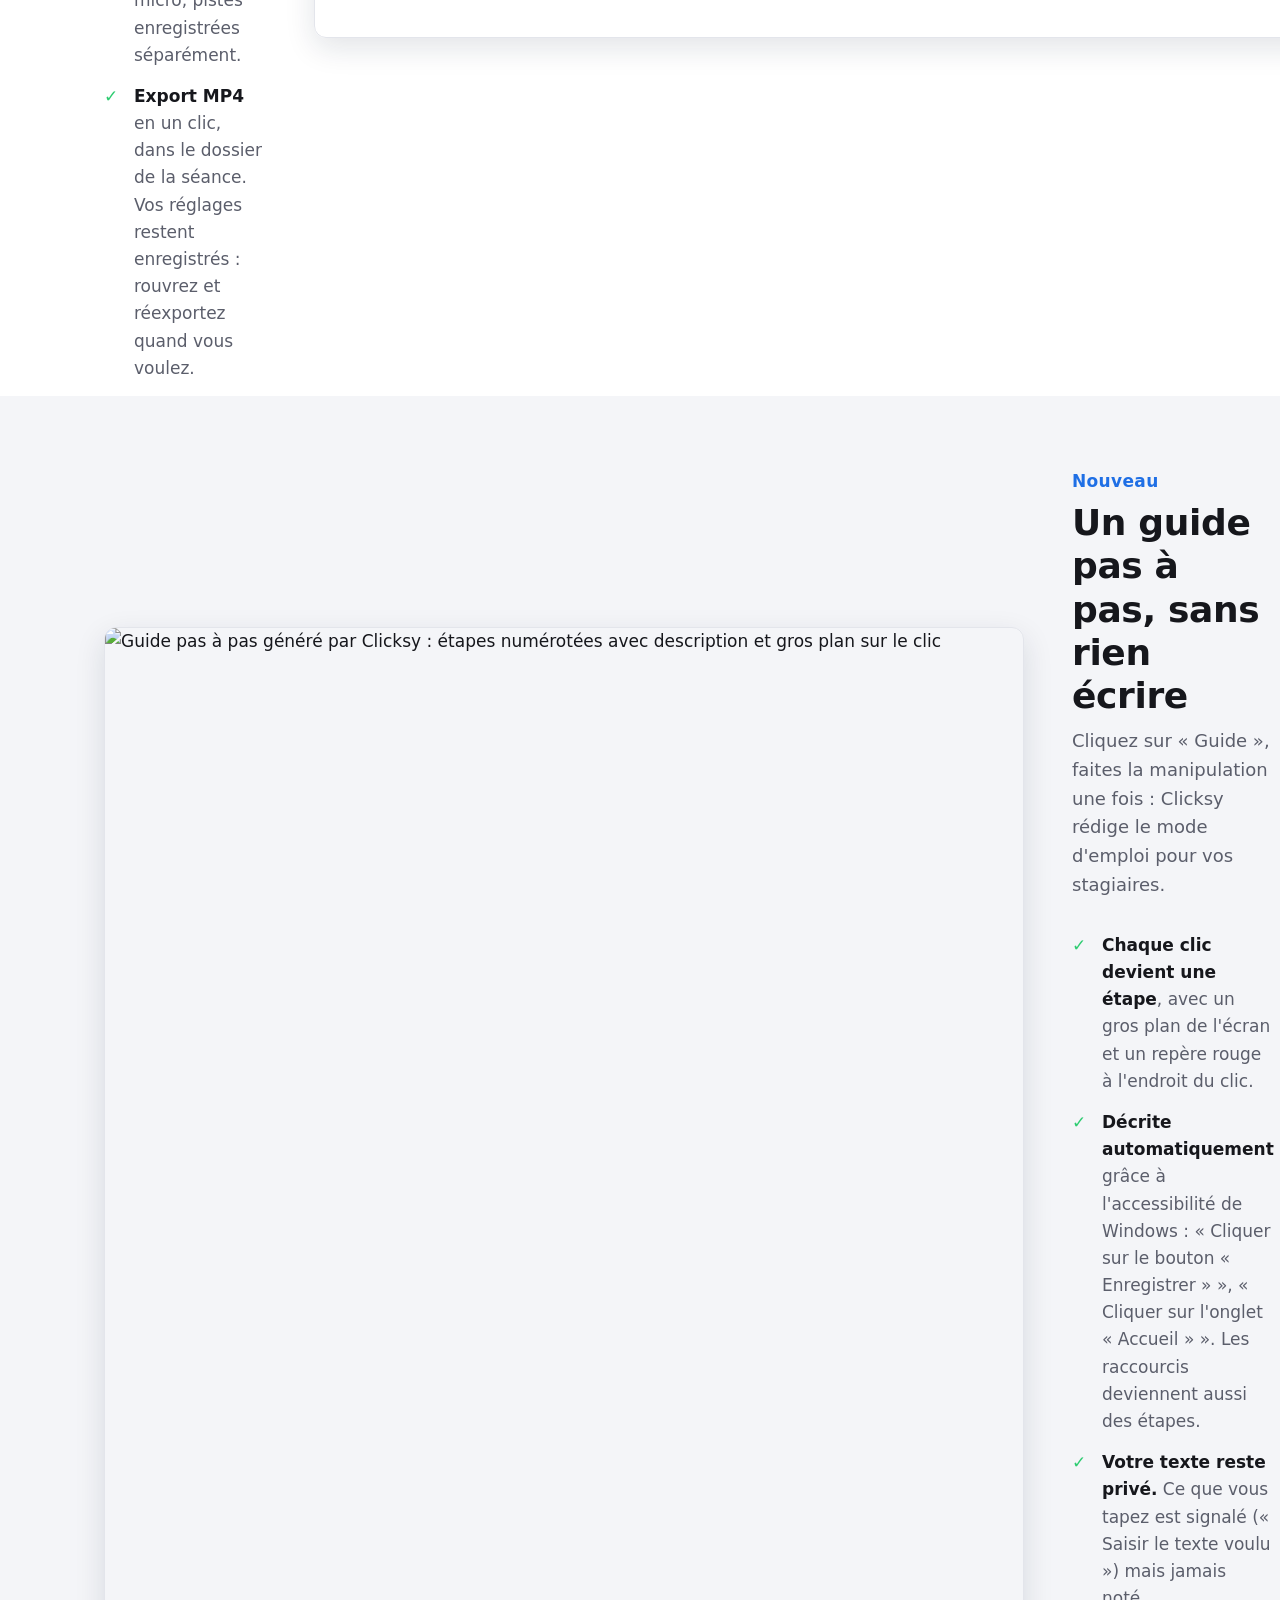
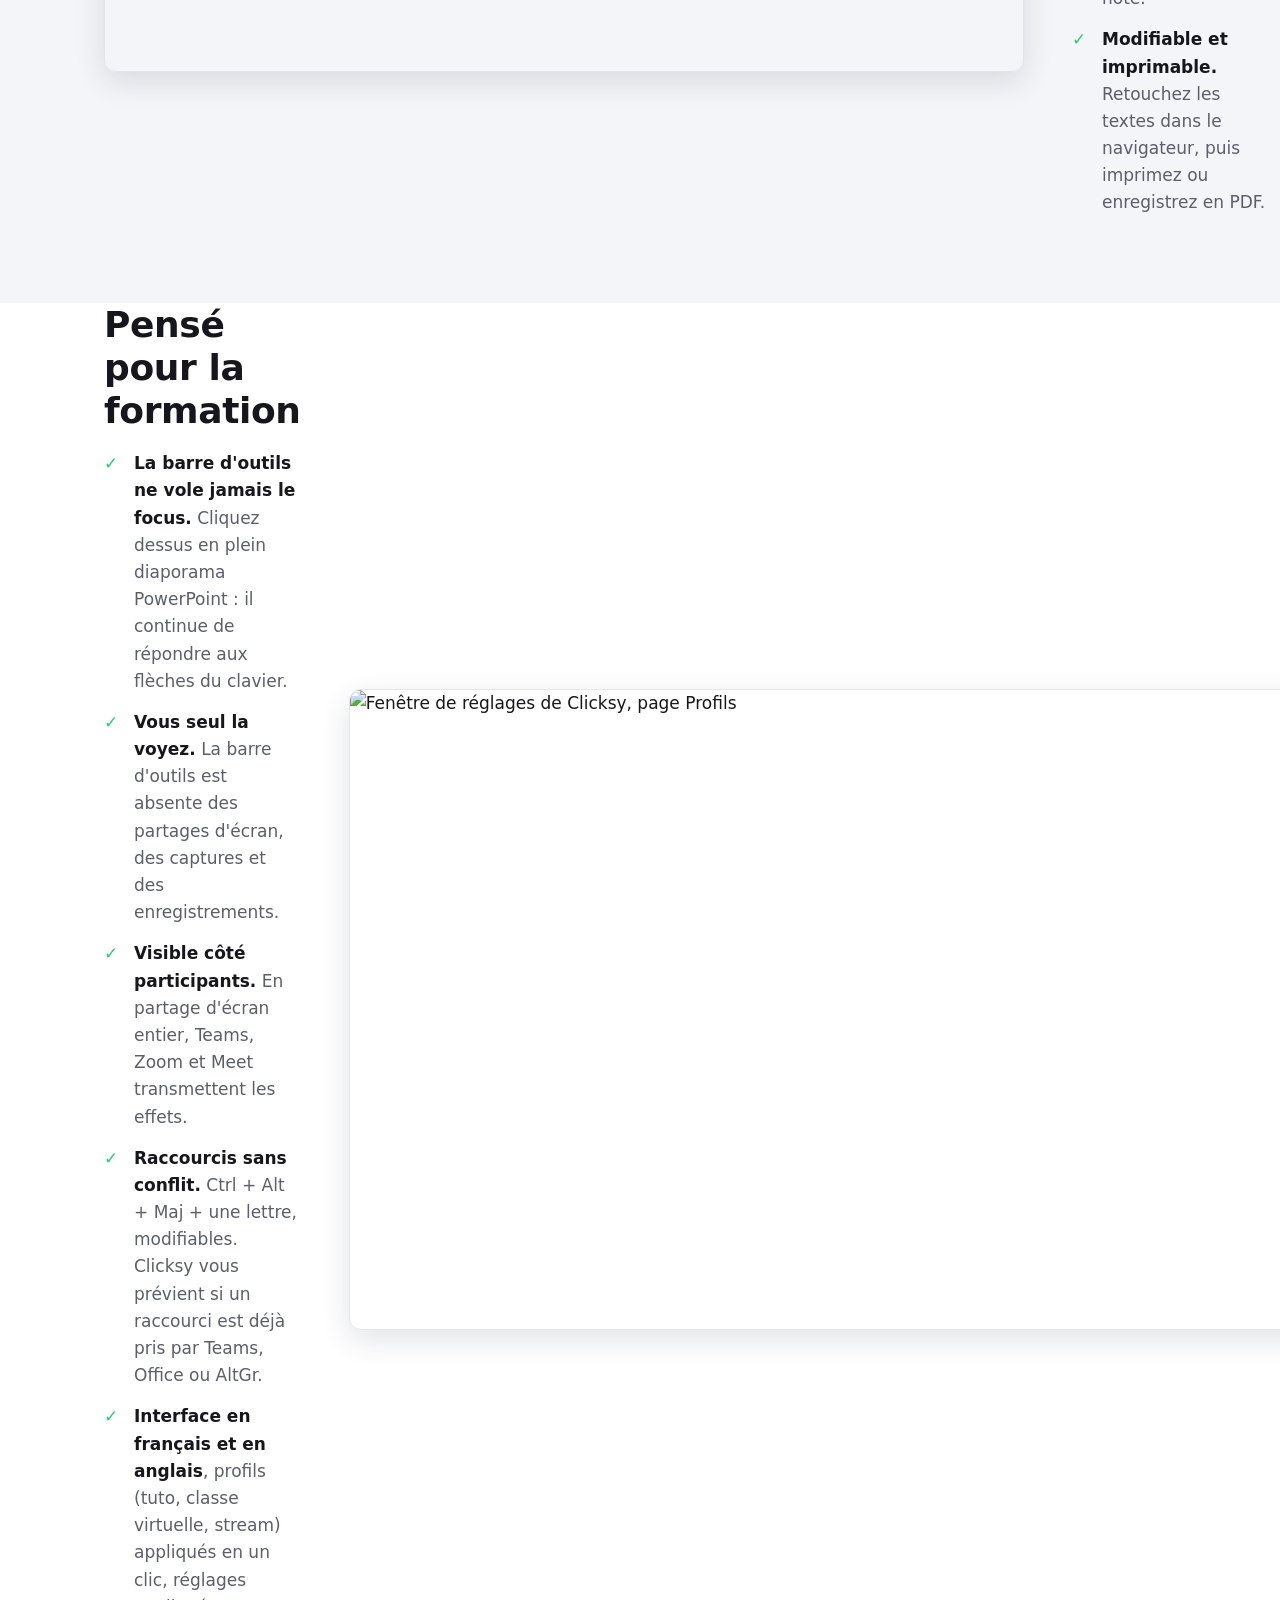
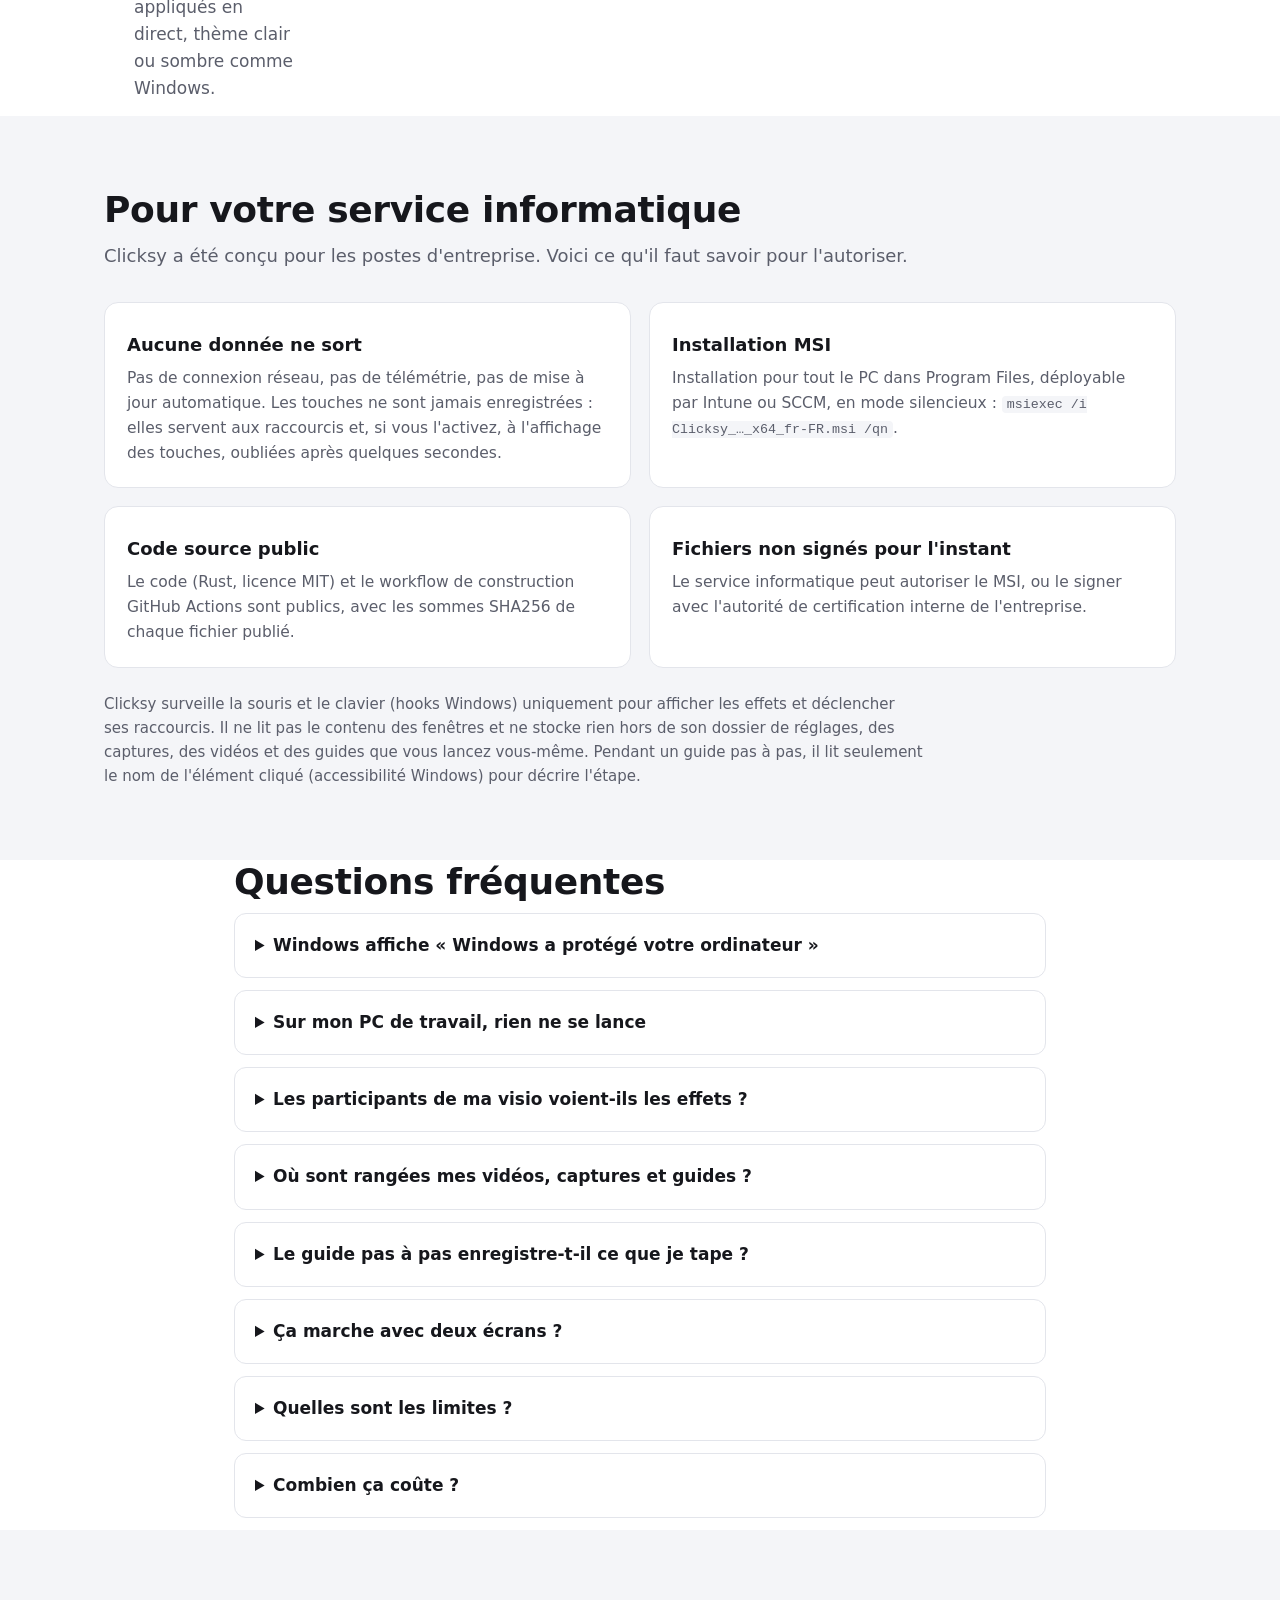
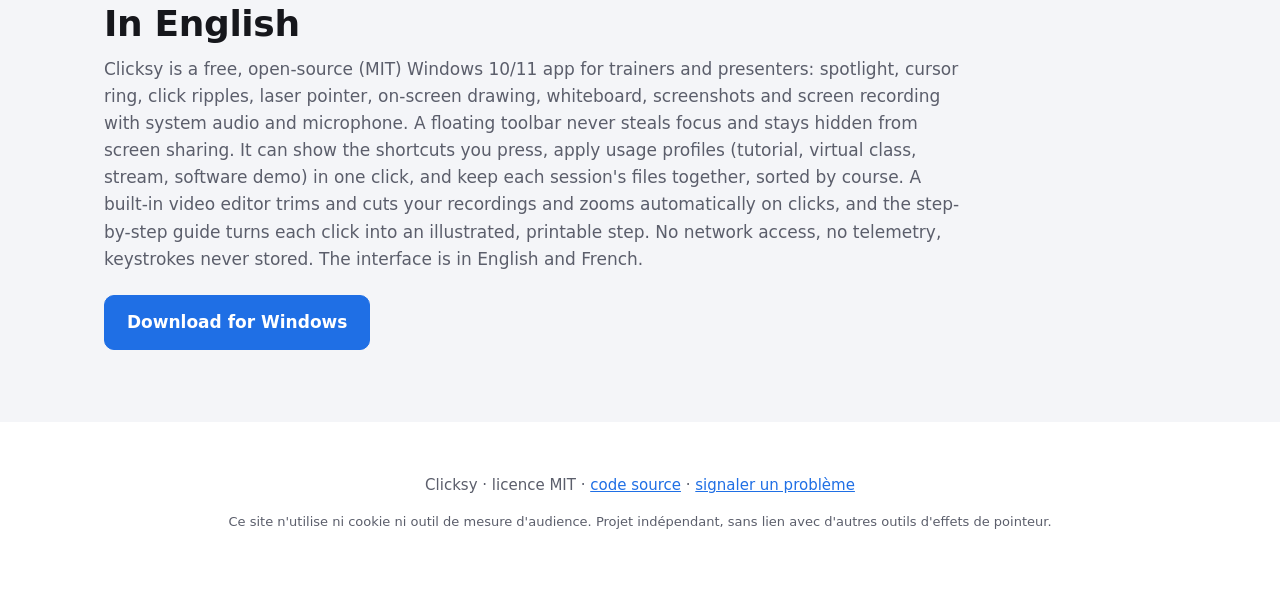
==== commit 5bf01692: "Site et README : éditeur vidéo, guide pas à pas, nouvelles captures - Sections « Un éditeur vidéo in" ====
--- a/site/index.html
+++ b/site/index.html
@@ -3,12 +3,12 @@
 <head>
   <meta charset="utf-8">
   <meta name="viewport" content="width=device-width, initial-scale=1">
-  <title>Clicksy – Effets de pointeur et enregistrement d'écran pour formateurs</title>
-  <meta name="description" content="Clicksy est une application Windows gratuite et open source pour formateurs : spotlight, anneau autour du curseur, effets de clic, pointeur laser, dessin à l'écran, tableau blanc et enregistrement vidéo. Sans réseau ni télémétrie.">
+  <title>Clicksy – Effets de pointeur, enregistrement et montage vidéo pour formateurs</title>
+  <meta name="description" content="Clicksy est une application Windows gratuite et open source pour formateurs : spotlight, anneau autour du curseur, effets de clic, touches affichées, dessin à l'écran, enregistrement vidéo avec éditeur (coupes, zooms sur les clics) et guide pas à pas imprimable. Sans réseau ni télémétrie.">
   <link rel="icon" href="images/icon.png">
   <meta property="og:type" content="website">
   <meta property="og:title" content="Clicksy – Effets de pointeur pour formateurs">
-  <meta property="og:description" content="Spotlight, anneau, clics, laser, dessin à l'écran, tableau blanc et enregistrement vidéo. Gratuit, open source, sans réseau ni télémétrie.">
+  <meta property="og:description" content="Spotlight, anneau, clics, touches affichées, dessin, enregistrement vidéo avec éditeur et guide pas à pas. Gratuit, open source, sans réseau ni télémétrie.">
   <meta property="og:image" content="https://fr-groot.github.io/clicksy/images/social-preview.png">
   <meta property="og:url" content="https://fr-groot.github.io/clicksy/">
   <meta name="twitter:card" content="summary_large_image">
@@ -23,6 +23,8 @@
       </a>
       <nav>
         <a href="#fonctions">Fonctions</a>
+        <a href="#editeur">Éditeur</a>
+        <a href="#guide">Guide</a>
         <a href="#entreprise">Entreprise</a>
         <a href="#faq">FAQ</a>
         <a href="https://github.com/Fr-Groot/clicksy">GitHub</a>
@@ -35,7 +37,7 @@
       <div class="hero-text">
         <p class="kicker">Gratuit · open source · Windows 10 et 11</p>
         <h1>Guidez le regard de votre public</h1>
-        <p class="lead">Clicksy met en valeur votre souris, vos clics et vos annotations pendant vos tutos e-learning, vos démos de logiciels et vos classes virtuelles sur Teams, Zoom ou Meet. Et il enregistre l'écran quand vous en avez besoin.</p>
+        <p class="lead">Clicksy met en valeur votre souris, vos clics et vos annotations pendant vos tutos e-learning, vos démos de logiciels et vos classes virtuelles sur Teams, Zoom ou Meet. Il enregistre l'écran, vous aide à monter la vidéo, et transforme vos clics en guide pas à pas pour vos stagiaires.</p>
         <div class="cta">
           <a class="btn primary" id="dl-msi" href="https://github.com/Fr-Groot/clicksy/releases/latest">Télécharger pour Windows</a>
           <a class="btn" id="dl-zip" href="https://github.com/Fr-Groot/clicksy/releases/latest">Version portable (zip)</a>
@@ -48,8 +50,8 @@
         </ul>
       </div>
       <div class="hero-shots">
-        <img class="shot main" src="images/spotlight.png" alt="Spotlight et anneau jaune autour du curseur, sur la fenêtre de réglages de Clicksy" width="862" height="412">
-        <img class="shot bar" src="images/barre-outils.png" alt="Barre d'outils flottante de Clicksy" width="112" height="486">
+        <img class="shot main" src="images/spotlight.png" alt="Spotlight et anneau jaune autour du curseur, sur la fenêtre de réglages de Clicksy" width="1184" height="560">
+        <img class="shot bar" src="images/barre-outils.png" alt="Barre d'outils flottante de Clicksy" width="112" height="536">
       </div>
     </section>
 
@@ -64,8 +66,44 @@
           <article><span class="ico" style="--c:#FF3B30">●</span><h3>Laser et traînée</h3><p>Un point lumineux qui laisse une traînée, comme une télécommande de présentation.</p></article>
           <article><span class="ico" style="--c:#FF3B30">✎</span><h3>Dessin à l'écran</h3><p>Stylo, cadre, rond et flèche, en 3 couleurs. Maj pour des formes parfaites, Ctrl+Z pour annuler, Échap pour effacer.</p></article>
           <article><span class="ico" style="--c:#e6e6e6">▭</span><h3>Tableau blanc ou noir</h3><p>Un écran vierge, en un clic, pour expliquer un schéma. Vos dessins de l'écran vous attendent à la fermeture.</p></article>
-          <article><span class="ico" style="--c:#E52B35">⏺</span><h3>Enregistrement vidéo</h3><p>Écran entier, une fenêtre ou une zone, avec le son du PC et le micro. La souris et les effets apparaissent dans la vidéo.</p></article>
-          <article><span class="ico" style="--c:#2f7cf6">⧉</span><h3>Capture d'écran</h3><p>Une image PNG enregistrée dans Images › Clicksy et copiée dans le presse-papiers, prête à coller dans Word ou Teams.</p></article>
+          <article><span class="ico" style="--c:#7b5cff">⌨</span><h3>Touches affichées</h3><p>Les raccourcis utilisés apparaissent en bas de l'écran : « Ctrl + C », « Maj + Clic gauche ». Jamais le texte d'un mot de passe.</p></article>
+          <article><span class="ico" style="--c:#E52B35">⏺</span><h3>Enregistrement vidéo</h3><p>Écran entier, une fenêtre ou une zone, avec le son du PC et le micro, puis montage dans l'éditeur intégré.</p></article>
+          <article><span class="ico" style="--c:#2ecc71">☰</span><h3>Guide pas à pas</h3><p>Chaque clic devient une étape illustrée et décrite. Le guide s'imprime ou s'enregistre en PDF pour les stagiaires.</p></article>
+          <article><span class="ico" style="--c:#2f7cf6">⧉</span><h3>Capture d'écran</h3><p>Une image PNG copiée dans le presse-papiers, prête à coller dans Word ou Teams, et rangée dans le dossier de la séance.</p></article>
+          <article><span class="ico" style="--c:#FFC400">◐</span><h3>Profils d'utilisation</h3><p>Tuto, classe virtuelle, stream, démo logiciel ou vos propres réglages : un clic pour passer de l'un à l'autre.</p></article>
+          <article><span class="ico" style="--c:#1E90FF">▤</span><h3>Séances bien rangées</h3><p>Captures, tableaux et vidéos d'une séance dans un seul dossier, classé par formation. Interface en français et en anglais.</p></article>
+        </div>
+      </div>
+    </section>
+
+    <section id="editeur" class="wrap split">
+      <div>
+        <p class="kicker">Nouveau</p>
+        <h2>Un éditeur vidéo intégré</h2>
+        <p class="sub">Dès la fin de l'enregistrement, la vidéo s'ouvre dans l'éditeur. Quelques minutes suffisent pour une vidéo propre.</p>
+        <ul class="checks">
+          <li><strong>Zooms automatiques sur les clics.</strong> Clicksy se rapproche de l'endroit où vous cliquez, avec des transitions douces. Chaque zoom se déplace, s'allonge ou se règle.</li>
+          <li><strong>Couper sans effort.</strong> Réglez le début et la fin, retirez une hésitation au milieu : la lecture saute déjà les passages coupés.</li>
+          <li><strong>Son maîtrisé.</strong> Volume du son du PC et du micro, pistes enregistrées séparément.</li>
+          <li><strong>Export MP4</strong> en un clic, dans le dossier de la séance. Vos réglages restent enregistrés : rouvrez et réexportez quand vous voulez.</li>
+        </ul>
+      </div>
+      <img class="shot" src="images/editeur.png" alt="Éditeur vidéo de Clicksy : aperçu zoomé, frise avec un passage coupé et quatre zooms sur les clics" width="1484" height="932" loading="lazy">
+    </section>
+
+    <section id="guide" class="band">
+      <div class="wrap split reverse">
+        <img class="shot" src="images/guide.png" alt="Guide pas à pas généré par Clicksy : étapes numérotées avec description et gros plan sur le clic" width="920" height="1045" loading="lazy">
+        <div>
+          <p class="kicker">Nouveau</p>
+          <h2>Un guide pas à pas, sans rien écrire</h2>
+          <p class="sub">Cliquez sur « Guide », faites la manipulation une fois : Clicksy rédige le mode d'emploi pour vos stagiaires.</p>
+          <ul class="checks">
+            <li><strong>Chaque clic devient une étape</strong>, avec un gros plan de l'écran et un repère rouge à l'endroit du clic.</li>
+            <li><strong>Décrite automatiquement</strong> grâce à l'accessibilité de Windows : « Cliquer sur le bouton « Enregistrer » », « Cliquer sur l'onglet « Accueil » ». Les raccourcis deviennent aussi des étapes.</li>
+            <li><strong>Votre texte reste privé.</strong> Ce que vous tapez est signalé (« Saisir le texte voulu ») mais jamais noté.</li>
+            <li><strong>Modifiable et imprimable.</strong> Retouchez les textes dans le navigateur, puis imprimez ou enregistrez en PDF.</li>
+          </ul>
         </div>
       </div>
     </section>
@@ -81,7 +119,7 @@
           <li><strong>Interface en français et en anglais</strong>, profils (tuto, classe virtuelle, stream) appliqués en un clic, réglages appliqués en direct, thème clair ou sombre comme Windows.</li>
         </ul>
       </div>
-      <img class="shot" src="images/reglages.png" alt="Fenêtre de réglages de Clicksy, page Général" width="862" height="412" loading="lazy">
+      <img class="shot" src="images/reglages.png" alt="Fenêtre de réglages de Clicksy, page Profils" width="1184" height="640" loading="lazy">
     </section>
 
     <section id="entreprise" class="band">
@@ -89,12 +127,12 @@
         <h2>Pour votre service informatique</h2>
         <p class="sub">Clicksy a été conçu pour les postes d'entreprise. Voici ce qu'il faut savoir pour l'autoriser.</p>
         <div class="grid two">
-          <article><h3>Aucune donnée ne sort</h3><p>Pas de connexion réseau, pas de télémétrie, pas de mise à jour automatique. Les touches ne sont jamais enregistrées : le clavier ne sert qu'aux raccourcis.</p></article>
+          <article><h3>Aucune donnée ne sort</h3><p>Pas de connexion réseau, pas de télémétrie, pas de mise à jour automatique. Les touches ne sont jamais enregistrées : elles servent aux raccourcis et, si vous l'activez, à l'affichage des touches, oubliées après quelques secondes.</p></article>
           <article><h3>Installation MSI</h3><p>Installation pour tout le PC dans Program Files, déployable par Intune ou SCCM, en mode silencieux : <code>msiexec /i Clicksy_…_x64_fr-FR.msi /qn</code>.</p></article>
           <article><h3>Code source public</h3><p>Le code (Rust, licence MIT) et le workflow de construction GitHub Actions sont publics, avec les sommes SHA256 de chaque fichier publié.</p></article>
           <article><h3>Fichiers non signés pour l'instant</h3><p>Le service informatique peut autoriser le MSI, ou le signer avec l'autorité de certification interne de l'entreprise.</p></article>
         </div>
-        <p class="note">Clicksy surveille la souris et le clavier (hooks Windows) uniquement pour afficher les effets et déclencher ses raccourcis. Il ne lit pas le contenu des fenêtres et ne stocke rien hors de son dossier de réglages, des captures et des vidéos que vous lancez vous-même.</p>
+        <p class="note">Clicksy surveille la souris et le clavier (hooks Windows) uniquement pour afficher les effets et déclencher ses raccourcis. Il ne lit pas le contenu des fenêtres et ne stocke rien hors de son dossier de réglages, des captures, des vidéos et des guides que vous lancez vous-même. Pendant un guide pas à pas, il lit seulement le nom de l'élément cliqué (accessibilité Windows) pour décrire l'étape.</p>
       </div>
     </section>
 
@@ -113,12 +151,20 @@
         <p>Oui, si vous partagez l'écran entier. Si vous ne partagez qu'une seule fenêtre, Teams, Zoom et Meet ne transmettent que cette fenêtre, sans les effets.</p>
       </details>
       <details>
+        <summary>Où sont rangées mes vidéos, captures et guides ?</summary>
+        <p>Dans <code>Documents\Clicksy</code>, un dossier par séance (et par formation si vous en indiquez une). La vidéo finale de l'éditeur est enregistrée à côté de l'enregistrement d'origine.</p>
+      </details>
+      <details>
+        <summary>Le guide pas à pas enregistre-t-il ce que je tape ?</summary>
+        <p>Non. Il note qu'un texte a été saisi (« Saisir le texte voulu »), jamais son contenu. Il décrit les clics avec le nom de l'élément cliqué, et vous pouvez tout retoucher avant d'imprimer.</p>
+      </details>
+      <details>
         <summary>Ça marche avec deux écrans ?</summary>
         <p>Oui. Clicksy crée une surcouche par écran et adapte la taille des effets à l'échelle de chacun (100 %, 150 %…).</p>
       </details>
       <details>
         <summary>Quelles sont les limites ?</summary>
-        <p>Dans une application lancée en administrateur, les clics et raccourcis ne sont pas vus. Les écrans de sécurité (UAC, Ctrl+Alt+Suppr) et les jeux en plein écran exclusif ne peuvent pas afficher d'effets. Les vidéos protégées apparaissent en noir dans un enregistrement.</p>
+        <p>Dans une application lancée en administrateur, les clics et raccourcis ne sont pas vus. Les écrans de sécurité (UAC, Ctrl+Alt+Suppr) et les jeux en plein écran exclusif ne peuvent pas afficher d'effets. Les vidéos protégées apparaissent en noir dans un enregistrement. Sur un très grand écran, l'export de l'éditeur peut prendre un peu plus que la durée de la vidéo.</p>
       </details>
       <details>
         <summary>Combien ça coûte ?</summary>
@@ -129,7 +175,7 @@
     <section class="band en" lang="en">
       <div class="wrap">
         <h2>In English</h2>
-        <p>Clicksy is a free, open-source (MIT) Windows 10/11 app for trainers and presenters: spotlight, cursor ring, click ripples, laser pointer, on-screen drawing, whiteboard, screenshots and screen recording with system audio and microphone. A floating toolbar never steals focus and stays hidden from screen sharing. It can show the shortcuts you press, apply usage profiles (tutorial, virtual class, stream, software demo) in one click, and keep each session's files together, sorted by course. No network access, no telemetry, keystrokes never stored. The interface is in English and French.</p>
+        <p>Clicksy is a free, open-source (MIT) Windows 10/11 app for trainers and presenters: spotlight, cursor ring, click ripples, laser pointer, on-screen drawing, whiteboard, screenshots and screen recording with system audio and microphone. A floating toolbar never steals focus and stays hidden from screen sharing. It can show the shortcuts you press, apply usage profiles (tutorial, virtual class, stream, software demo) in one click, and keep each session's files together, sorted by course. A built-in video editor trims and cuts your recordings and zooms automatically on clicks, and the step-by-step guide turns each click into an illustrated, printable step. No network access, no telemetry, keystrokes never stored. The interface is in English and French.</p>
         <a class="btn primary" href="https://github.com/Fr-Groot/clicksy/releases/latest">Download for Windows</a>
       </div>
     </section>
--- a/site/style.css
+++ b/site/style.css
@@ -116,3 +116,11 @@
   .btn { width: 100%; text-align: center; }
   .hero-shots .bar { display: none; }
 }
+
+/* Section image à gauche, texte à droite. */
+.split.reverse { grid-template-columns: 0.85fr 1fr; }
+.split .kicker { margin-bottom: 6px; }
+@media (max-width: 960px) {
+  .split.reverse { grid-template-columns: 1fr; }
+  .split.reverse > img { order: 2; }
+}
